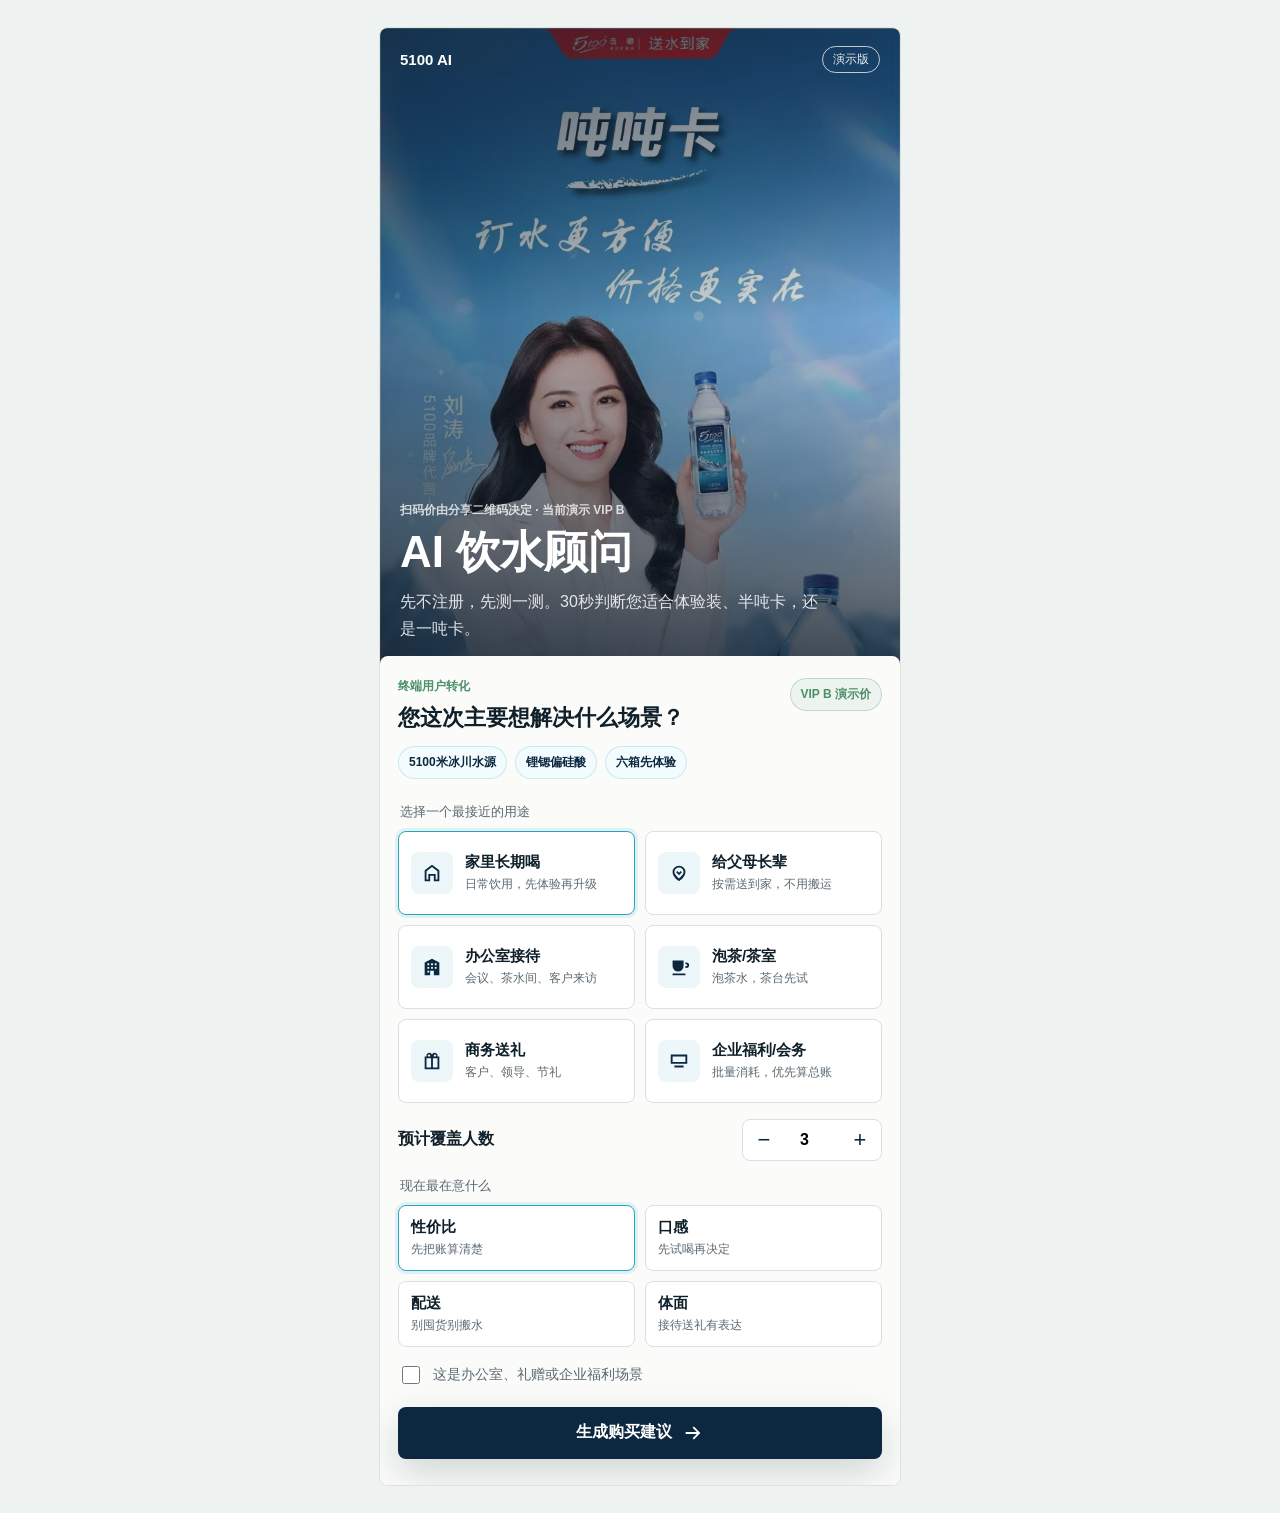
==== 5100/index.html @ 86983c46 "Add 5100 AI demo" ====
<!doctype html>
<html lang="zh-CN">
  <head>
    <meta charset="UTF-8" />
    <meta name="viewport" content="width=device-width, initial-scale=1, viewport-fit=cover" />
    <title>5100 AI 饮水顾问</title>
    <meta
      name="description"
      content="5100 AI 饮水顾问演示版，为终端买水用户生成体验装、半吨卡、一吨卡购买建议。"
    />
    <link rel="stylesheet" href="./styles.css" />
  </head>
  <body>
    <main class="app-shell">
      <section class="hero" aria-labelledby="hero-title">
        <img class="hero__image" src="./assets/manual/hero.jpg" alt="" />
        <div class="hero__scrim"></div>
        <header class="topbar">
          <span class="brand-mark">5100 AI</span>
          <span class="beta-pill">演示版</span>
        </header>
        <div class="hero__content">
          <p class="eyebrow">扫码价由分享二维码决定 · 当前演示 VIP B</p>
          <h1 id="hero-title">AI 饮水顾问</h1>
          <p class="hero-copy">
            先不注册，先测一测。30秒判断您适合体验装、半吨卡，还是一吨卡。
          </p>
        </div>
      </section>

      <section class="panel" aria-labelledby="wizard-title">
        <div class="panel-head">
          <div>
            <p class="eyebrow eyebrow--dark">终端用户转化</p>
            <h2 id="wizard-title">您这次主要想解决什么场景？</h2>
          </div>
          <span class="tier-tag" id="tierTag">VIP B 演示价</span>
        </div>

        <div class="proof-rail" aria-label="5100核心卖点">
          <span>5100米冰川水源</span>
          <span>锂锶偏硅酸</span>
          <span>六箱先体验</span>
        </div>

        <form id="planForm" class="wizard">
          <fieldset class="scenario-grid">
            <legend>选择一个最接近的用途</legend>
            <label class="choice is-selected">
              <input type="radio" name="scenario" value="family_drink" checked />
              <span class="choice__icon" aria-hidden="true">
                <svg viewBox="0 0 24 24"><path d="M4 21V9l8-6 8 6v12h-6v-6h-4v6H4Zm2-2h2v-6h8v6h2v-9l-6-4.5L6 10v9Z"/></svg>
              </span>
              <span>
                <strong>家里长期喝</strong>
                <small>日常饮用，先体验再升级</small>
              </span>
            </label>
            <label class="choice">
              <input type="radio" name="scenario" value="parents" />
              <span class="choice__icon" aria-hidden="true">
                <svg viewBox="0 0 24 24"><path d="M12 21c-3.3-2.3-7-5.6-7-10a7 7 0 0 1 14 0c0 4.4-3.7 7.7-7 10Zm0-3.1c2.3-1.8 5-4.5 5-6.9a5 5 0 0 0-10 0c0 2.4 2.7 5.1 5 6.9Zm0-3.4 3.2-3.2-1.4-1.4-1.8 1.8-1.8-1.8-1.4 1.4 3.2 3.2Z"/></svg>
              </span>
              <span>
                <strong>给父母长辈</strong>
                <small>按需送到家，不用搬运</small>
              </span>
            </label>
            <label class="choice">
              <input type="radio" name="scenario" value="office" />
              <span class="choice__icon" aria-hidden="true">
                <svg viewBox="0 0 24 24"><path d="M4 21V7l8-4 8 4v14h-6v-5h-4v5H4Zm3-3h2v-2H7v2Zm0-4h2v-2H7v2Zm0-4h2V8H7v2Zm4 4h2v-2h-2v2Zm0-4h2V8h-2v2Zm4 4h2v-2h-2v2Zm0-4h2V8h-2v2Z"/></svg>
              </span>
              <span>
                <strong>办公室接待</strong>
                <small>会议、茶水间、客户来访</small>
              </span>
            </label>
            <label class="choice">
              <input type="radio" name="scenario" value="tea" />
              <span class="choice__icon" aria-hidden="true">
                <svg viewBox="0 0 24 24"><path d="M5 5h12v6a6 6 0 0 1-12 0V5Zm14 2h1a3 3 0 0 1 0 6h-1v-2h1a1 1 0 0 0 0-2h-1V7ZM5 19h14v2H5v-2Z"/></svg>
              </span>
              <span>
                <strong>泡茶/茶室</strong>
                <small>泡茶水，茶台先试</small>
              </span>
            </label>
            <label class="choice">
              <input type="radio" name="scenario" value="gift" />
              <span class="choice__icon" aria-hidden="true">
                <svg viewBox="0 0 24 24"><path d="M20 7h-2.2A3 3 0 0 0 12 5.2 3 3 0 0 0 6.2 7H4v14h16V7ZM9 5a1 1 0 0 1 1 1v1H8a1 1 0 0 1 1-2Zm6 0a1 1 0 0 1 1 2h-2V6a1 1 0 0 1 1-1ZM6 9h5v10H6V9Zm12 10h-5V9h5v10Z"/></svg>
              </span>
              <span>
                <strong>商务送礼</strong>
                <small>客户、领导、节礼</small>
              </span>
            </label>
            <label class="choice">
              <input type="radio" name="scenario" value="conference" />
              <span class="choice__icon" aria-hidden="true">
                <svg viewBox="0 0 24 24"><path d="M3 5h18v10H3V5Zm2 2v6h14V7H5Zm2 12v-2h10v2H7Z"/></svg>
              </span>
              <span>
                <strong>企业福利/会务</strong>
                <small>批量消耗，优先算总账</small>
              </span>
            </label>
          </fieldset>

          <div class="form-row">
            <label for="people">预计覆盖人数</label>
            <div class="counter">
              <button type="button" data-counter="-1" aria-label="减少人数">−</button>
              <input id="people" name="people" type="number" min="1" max="30" value="3" />
              <button type="button" data-counter="1" aria-label="增加人数">+</button>
            </div>
          </div>

          <fieldset class="priority-grid">
            <legend>现在最在意什么</legend>
            <label class="choice choice--compact is-selected">
              <input type="radio" name="priority" value="value" checked />
              <span>
                <strong>性价比</strong>
                <small>先把账算清楚</small>
              </span>
            </label>
            <label class="choice choice--compact">
              <input type="radio" name="priority" value="taste" />
              <span>
                <strong>口感</strong>
                <small>先试喝再决定</small>
              </span>
            </label>
            <label class="choice choice--compact">
              <input type="radio" name="priority" value="delivery" />
              <span>
                <strong>配送</strong>
                <small>别囤货别搬水</small>
              </span>
            </label>
            <label class="choice choice--compact">
              <input type="radio" name="priority" value="prestige" />
              <span>
                <strong>体面</strong>
                <small>接待送礼有表达</small>
              </span>
            </label>
          </fieldset>

          <label class="toggle-line">
            <input type="checkbox" name="hasEnterpriseResource" />
            <span>这是办公室、礼赠或企业福利场景</span>
          </label>

          <button class="primary-action" type="submit">
            <span>生成购买建议</span>
            <svg viewBox="0 0 24 24" aria-hidden="true">
              <path d="M13 5 20 12l-7 7-1.4-1.4 4.6-4.6H4v-2h12.2l-4.6-4.6L13 5Z"/>
            </svg>
          </button>
        </form>
      </section>

      <section id="result" class="result is-hidden" aria-live="polite">
        <div class="result-head">
          <p class="eyebrow eyebrow--dark">AI 购买建议</p>
          <h2 id="resultTitle">推荐方案</h2>
          <p id="resultReason"></p>
        </div>

        <article class="recommend-card">
          <img id="productImage" class="recommend-card__image" src="./assets/manual/family.jpg" alt="" />
          <div>
            <span>推荐型号</span>
            <strong id="productName">-</strong>
            <small id="productSpec">-</small>
          </div>
          <div>
            <span>推荐路径</span>
            <strong id="packageName">-</strong>
            <small id="packageRole">-</small>
          </div>
        </article>

        <div id="signalPanel" class="metric-band"></div>

        <div class="section-line">
          <h3>AI 用量测算</h3>
          <p>把规格换成用户能理解的天数和月成本。</p>
        </div>
        <article id="usageInsight" class="usage-card"></article>

        <div class="section-line">
          <h3>三档购买入口</h3>
          <p>演示版只生成参数，不真实成交。</p>
        </div>
        <div id="packageList" class="package-list"></div>

        <div class="section-line">
          <h3>AI 预答顾虑</h3>
          <p>在客户犹豫前先把话说透。</p>
        </div>
        <div id="objectionList" class="objection-list"></div>

        <div class="section-line">
          <h3>分销商跟进</h3>
          <p>生成可直接发微信的话术。</p>
        </div>
        <article class="follow-card">
          <div class="follow-card__head">
            <strong id="followTitle">跟进话术</strong>
            <button id="copyShareButton" class="small-action" type="button">复制</button>
          </div>
          <p id="followShareText"></p>
          <div class="follow-note">
            <span>内部提示</span>
            <p id="followInternalNote"></p>
          </div>
          <div class="follow-note">
            <span>电话开场</span>
            <p id="followCallScript"></p>
          </div>
        </article>

        <div class="section-line">
          <h3>说明书精华</h3>
          <p>按场景自动露出，不再藏在按钮里。</p>
        </div>
        <div id="educationList" class="education-list"></div>

        <div class="section-line">
          <h3>也可以换型号</h3>
          <p>同一个价格等级下切换。</p>
        </div>
        <div id="alternativeList" class="alternative-list"></div>

        <div class="section-line">
          <h3>AI 还能赋能</h3>
          <p>从演示版扩展到真实经营系统。</p>
        </div>
        <div id="enablementList" class="enablement-list"></div>
      </section>
    </main>

    <div id="toast" class="toast" role="status" aria-live="polite"></div>

    <dialog id="orderDialog" class="order-dialog">
      <form method="dialog">
        <div class="dialog-head">
          <div>
            <p class="eyebrow eyebrow--dark">演示下单参数</p>
            <h2>给 IT 对接用</h2>
          </div>
          <button class="icon-button" value="close" aria-label="关闭">×</button>
        </div>
        <p id="dialogMessage" class="dialog-copy"></p>
        <pre id="orderParams" class="params-box"></pre>
        <button class="primary-action" value="close" type="submit">我知道了</button>
      </form>
    </dialog>

    <script src="./app.js" type="module"></script>
  </body>
</html>
---- 5100/styles.css ----
:root {
  color-scheme: light;
  --ink: #10202b;
  --muted: #5b6871;
  --line: #d9e0e4;
  --ice: #edf7fa;
  --paper: #fbfcfa;
  --navy: #0c2740;
  --cyan: #26a6bd;
  --green: #4d8f6b;
  --gold: #a77a2d;
  --shadow: 0 14px 38px rgba(16, 32, 43, 0.18);
}

* {
  box-sizing: border-box;
}

html {
  min-width: 320px;
  background: #eef3f1;
}

body {
  margin: 0;
  font-family: -apple-system, BlinkMacSystemFont, "Segoe UI", "PingFang SC",
    "Hiragino Sans GB", "Microsoft YaHei", sans-serif;
  color: var(--ink);
  letter-spacing: 0;
}

button,
input {
  font: inherit;
}

button {
  cursor: pointer;
}

.app-shell {
  width: min(100%, 520px);
  min-height: 100vh;
  margin: 0 auto;
  background: var(--paper);
  box-shadow: 0 0 0 1px rgba(16, 32, 43, 0.08);
}

.hero {
  position: relative;
  min-height: 72vh;
  overflow: hidden;
  display: flex;
  flex-direction: column;
  justify-content: space-between;
  padding: max(18px, env(safe-area-inset-top)) 20px 34px;
  color: #fff;
}

.hero__image,
.hero__scrim {
  position: absolute;
  inset: 0;
}

.hero__image {
  width: 100%;
  height: 100%;
  object-fit: cover;
  object-position: center top;
}

.hero__scrim {
  background:
    linear-gradient(180deg, rgba(8, 22, 37, 0.54) 0%, rgba(8, 22, 37, 0.08) 45%, rgba(8, 22, 37, 0.78) 100%),
    linear-gradient(90deg, rgba(8, 22, 37, 0.36), rgba(8, 22, 37, 0));
}

.topbar,
.hero__content {
  position: relative;
  z-index: 1;
}

.topbar {
  display: flex;
  align-items: center;
  justify-content: space-between;
}

.brand-mark {
  font-size: 15px;
  font-weight: 700;
}

.beta-pill {
  border: 1px solid rgba(255, 255, 255, 0.72);
  border-radius: 999px;
  padding: 4px 10px;
  font-size: 12px;
  color: rgba(255, 255, 255, 0.9);
}

.eyebrow {
  margin: 0 0 10px;
  font-size: 12px;
  font-weight: 700;
  color: rgba(255, 255, 255, 0.78);
}

.eyebrow--dark {
  color: var(--green);
}

h1,
h2,
h3,
p {
  margin-top: 0;
}

h1 {
  max-width: 9em;
  margin-bottom: 14px;
  font-size: 44px;
  line-height: 1.06;
  font-weight: 800;
}

.hero-copy {
  max-width: 27em;
  margin-bottom: 0;
  color: rgba(255, 255, 255, 0.86);
  font-size: 16px;
  line-height: 1.65;
}

.panel,
.result {
  padding: 22px 18px 26px;
}

.panel {
  margin-top: -20px;
  position: relative;
  z-index: 2;
  background: var(--paper);
  border-radius: 8px 8px 0 0;
}

.panel-head,
.result-head,
.section-line,
.conversion-bar {
  display: flex;
  align-items: flex-start;
  justify-content: space-between;
  gap: 14px;
}

.tier-tag {
  flex: 0 0 auto;
  border: 1px solid rgba(77, 143, 107, 0.28);
  border-radius: 999px;
  padding: 7px 10px;
  color: var(--green);
  background: rgba(77, 143, 107, 0.08);
  font-size: 12px;
  font-weight: 800;
}

.proof-rail {
  display: flex;
  gap: 8px;
  overflow-x: auto;
  padding: 14px 0 2px;
  scrollbar-width: none;
}

.proof-rail::-webkit-scrollbar {
  display: none;
}

.proof-rail span {
  flex: 0 0 auto;
  border: 1px solid rgba(38, 166, 189, 0.2);
  border-radius: 999px;
  padding: 7px 10px;
  color: var(--navy);
  background: #f2fbfd;
  font-size: 12px;
  font-weight: 800;
}

.panel-head h2,
.result-head h2 {
  margin-bottom: 0;
  font-size: 22px;
  line-height: 1.22;
}

.step-indicator {
  display: flex;
  gap: 6px;
  padding-top: 10px;
}

.step-dot {
  width: 7px;
  height: 7px;
  border-radius: 50%;
  background: #c9d4d8;
}

.step-dot.is-active {
  width: 22px;
  border-radius: 999px;
  background: var(--cyan);
}

.wizard {
  margin-top: 22px;
}

fieldset {
  border: 0;
  margin: 0;
  padding: 0;
}

legend {
  margin-bottom: 10px;
  color: var(--muted);
  font-size: 13px;
}

.scenario-grid,
.priority-grid {
  display: grid;
  gap: 10px;
}

@media (min-width: 430px) {
  .scenario-grid,
  .priority-grid {
    grid-template-columns: 1fr 1fr;
  }
}

.priority-grid {
  margin-top: 16px;
}

.choice {
  display: grid;
  grid-template-columns: 42px 1fr;
  align-items: center;
  gap: 12px;
  min-height: 76px;
  padding: 12px;
  border: 1px solid var(--line);
  border-radius: 8px;
  background: #fff;
}

.choice--compact {
  grid-template-columns: 1fr;
  min-height: 66px;
}

.choice--compact strong {
  font-size: 14px;
}

.scenario-grid .choice {
  min-height: 84px;
}

.choice input {
  position: absolute;
  opacity: 0;
  pointer-events: none;
}

.choice.is-selected {
  border-color: var(--cyan);
  box-shadow: 0 0 0 3px rgba(38, 166, 189, 0.12);
}

.choice__icon {
  width: 42px;
  height: 42px;
  display: inline-flex;
  align-items: center;
  justify-content: center;
  border-radius: 8px;
  color: var(--navy);
  background: var(--ice);
}

.choice__icon svg,
.primary-action svg {
  width: 22px;
  height: 22px;
  fill: currentColor;
}

.choice strong,
.choice small {
  display: block;
}

.choice strong {
  margin-bottom: 4px;
  font-size: 15px;
}

.choice small {
  color: var(--muted);
  font-size: 12px;
}

.form-row,
.toggle-line {
  margin-top: 16px;
}

.form-row {
  display: flex;
  align-items: center;
  justify-content: space-between;
  gap: 14px;
}

.form-row label {
  font-weight: 700;
}

.counter {
  display: grid;
  grid-template-columns: 42px 54px 42px;
  height: 42px;
  border: 1px solid var(--line);
  border-radius: 8px;
  overflow: hidden;
  background: #fff;
}

.counter button,
.counter input {
  border: 0;
  background: transparent;
  text-align: center;
}

.counter button {
  color: var(--navy);
  font-size: 22px;
}

.counter input {
  width: 54px;
  font-weight: 800;
}

.toggle-line {
  display: flex;
  align-items: center;
  gap: 10px;
  color: var(--muted);
  font-size: 14px;
}

.toggle-line input {
  width: 18px;
  height: 18px;
  accent-color: var(--green);
}

.primary-action,
.ghost-action {
  width: 100%;
  min-height: 52px;
  border: 0;
  border-radius: 8px;
  font-weight: 800;
}

.primary-action {
  margin-top: 20px;
  display: inline-flex;
  align-items: center;
  justify-content: center;
  gap: 10px;
  color: #fff;
  background: var(--navy);
  box-shadow: var(--shadow);
}

.primary-action--compact {
  width: auto;
  min-height: 46px;
  padding: 0 14px;
  margin-top: 0;
  white-space: nowrap;
}

.ghost-action {
  margin-top: 12px;
  border: 1px solid var(--line);
  color: var(--navy);
  background: #fff;
}

.result {
  border-top: 1px solid #e6ecef;
  background: #fff;
}

.result.is-hidden {
  display: none;
}

.result-head {
  display: block;
}

.result-head p:last-child {
  color: var(--muted);
  line-height: 1.6;
}

.recommend-card {
  display: grid;
  grid-template-columns: 104px 1fr 1fr;
  gap: 1px;
  margin: 16px 0 18px;
  overflow: hidden;
  border: 1px solid var(--line);
  border-radius: 8px;
  background: var(--line);
}

.recommend-card__image {
  width: 104px;
  height: 100%;
  min-height: 104px;
  display: block;
  object-fit: cover;
  object-position: top center;
  background: #e8f3f7;
}

.recommend-card > div {
  min-height: 88px;
  padding: 14px;
  background: #f8fbfb;
}

.recommend-card span,
.recommend-card small {
  display: block;
  color: var(--muted);
  font-size: 12px;
}

.recommend-card strong {
  display: block;
  margin: 7px 0 4px;
  font-size: 20px;
}

.metric-band {
  display: grid;
  grid-template-columns: repeat(3, minmax(0, 1fr));
  gap: 1px;
  margin: 18px 0 22px;
  overflow: hidden;
  border: 1px solid var(--line);
  border-radius: 8px;
  background: var(--line);
}

.metric-band div {
  min-height: 82px;
  padding: 12px 10px;
  background: #f8fbfb;
}

.metric-band span,
.conversion-bar span {
  display: block;
  margin-bottom: 6px;
  color: var(--muted);
  font-size: 12px;
}

.metric-band strong {
  display: block;
  font-size: clamp(17px, 5vw, 24px);
  color: var(--navy);
  word-break: keep-all;
}

.metric-band .metric-copy {
  font-size: 13px;
  line-height: 1.35;
  font-weight: 800;
  word-break: break-word;
}

.section-line {
  margin-top: 20px;
  border-top: 1px solid var(--line);
  padding-top: 18px;
}

.section-line h3 {
  margin-bottom: 0;
  font-size: 17px;
}

.section-line p {
  max-width: 13em;
  margin-bottom: 0;
  color: var(--muted);
  font-size: 12px;
  text-align: right;
}

.delivery-list,
.education-list,
.package-list,
.alternative-list,
.objection-list,
.enablement-list {
  display: grid;
  gap: 10px;
  margin-top: 12px;
}

.usage-card,
.follow-card {
  margin-top: 12px;
  border: 1px solid var(--line);
  border-radius: 8px;
  padding: 14px;
  background: #fff;
}

.usage-card span,
.follow-note span {
  display: block;
  margin-bottom: 5px;
  color: var(--muted);
  font-size: 12px;
  font-weight: 700;
}

.usage-card strong {
  display: block;
  color: var(--navy);
  font-size: 20px;
  line-height: 1.25;
}

.usage-card p {
  margin: 8px 0 0;
  color: var(--muted);
  font-size: 13px;
  line-height: 1.55;
}

.usage-chips {
  display: flex;
  flex-wrap: wrap;
  gap: 8px;
  margin-top: 12px;
}

.usage-chips span {
  margin: 0;
  border: 1px solid rgba(12, 39, 64, 0.12);
  border-radius: 999px;
  padding: 7px 9px;
  color: var(--navy);
  background: var(--ice);
  font-size: 12px;
  font-weight: 800;
}

.package-card {
  border: 1px solid var(--line);
  border-radius: 8px;
  padding: 14px;
  background: #fff;
}

.package-card.is-recommended {
  border-color: var(--cyan);
  background: linear-gradient(180deg, #f2fbfd, #fff);
  box-shadow: 0 0 0 3px rgba(38, 166, 189, 0.1);
}

.package-card__top {
  display: flex;
  justify-content: space-between;
  gap: 12px;
}

.package-card__top strong,
.package-card__top small,
.package-card__top span {
  display: block;
}

.package-card__top strong {
  margin-bottom: 4px;
  font-size: 17px;
}

.package-card__top small {
  color: var(--muted);
  font-size: 12px;
}

.package-card__top span {
  align-self: flex-start;
  border-radius: 999px;
  padding: 4px 8px;
  color: #fff;
  background: var(--cyan);
  font-size: 11px;
  font-weight: 800;
  white-space: nowrap;
}

.price-row {
  display: flex;
  align-items: baseline;
  gap: 10px;
  margin-top: 12px;
}

.price-row strong {
  color: #d84646;
  font-size: 28px;
  line-height: 1;
}

.price-row del {
  color: #97a3aa;
  font-size: 16px;
}

.package-card p {
  margin: 10px 0 12px;
  color: var(--muted);
  line-height: 1.5;
  font-size: 13px;
}

.package-button {
  width: 100%;
  min-height: 44px;
  border: 0;
  border-radius: 8px;
  color: #fff;
  background: var(--navy);
  font-weight: 800;
}

.alternative-card {
  width: 100%;
  min-height: 74px;
  padding: 12px;
  border: 1px solid var(--line);
  border-radius: 8px;
  text-align: left;
  background: #fff;
  display: grid;
  grid-template-columns: 74px 1fr;
  gap: 12px;
  align-items: center;
}

.alternative-card > img {
  width: 74px;
  height: 74px;
  border-radius: 8px;
  object-fit: cover;
  object-position: top center;
  background: #e8f3f7;
}

.alternative-card strong,
.alternative-card > span,
.alternative-card > span > span,
.alternative-card small {
  display: block;
}

.alternative-card strong {
  margin-bottom: 4px;
}

.alternative-card > span > span,
.alternative-card small {
  color: var(--muted);
  font-size: 12px;
}

.alternative-card small {
  margin-top: 6px;
}

.delivery-item,
.education-item,
.objection-card,
.enablement-card {
  border: 1px solid var(--line);
  border-radius: 8px;
  padding: 14px;
  background: #fff;
}

.objection-card {
  border-left: 4px solid var(--gold);
}

.enablement-card {
  background: linear-gradient(180deg, #ffffff, #f7fbf8);
}

.education-item img {
  width: calc(100% + 28px);
  max-height: 230px;
  display: block;
  margin: -14px -14px 12px;
  border-radius: 8px 8px 0 0;
  object-fit: cover;
  object-position: top center;
  background: #e8f3f7;
}

.delivery-item {
  display: grid;
  grid-template-columns: 54px 1fr;
  gap: 12px;
  align-items: center;
}

.delivery-count {
  height: 54px;
  border-radius: 8px;
  display: grid;
  place-items: center;
  color: #fff;
  background: var(--green);
  font-weight: 900;
}

.delivery-item strong,
.education-item strong,
.objection-card strong,
.enablement-card strong {
  display: block;
  margin-bottom: 5px;
}

.delivery-item p,
.education-item p,
.objection-card p,
.enablement-card p {
  margin-bottom: 0;
  color: var(--muted);
  line-height: 1.5;
  font-size: 13px;
}

.follow-card__head {
  display: flex;
  align-items: center;
  justify-content: space-between;
  gap: 12px;
}

.follow-card__head strong {
  font-size: 17px;
}

.small-action {
  min-width: 62px;
  min-height: 34px;
  border: 1px solid rgba(38, 166, 189, 0.35);
  border-radius: 8px;
  color: var(--navy);
  background: #f2fbfd;
  font-size: 13px;
  font-weight: 800;
}

#followShareText {
  margin: 12px 0;
  padding: 12px;
  border-radius: 8px;
  color: var(--ink);
  background: #f7f6f1;
  font-size: 14px;
  line-height: 1.65;
  white-space: pre-line;
}

.follow-note {
  margin-top: 10px;
  border-top: 1px solid var(--line);
  padding-top: 10px;
}

.follow-note p {
  margin: 0;
  color: var(--muted);
  font-size: 13px;
  line-height: 1.55;
}

.conversion-bar {
  position: sticky;
  bottom: 0;
  margin: 22px -18px 0;
  padding: 14px 18px max(14px, env(safe-area-inset-bottom));
  align-items: center;
  background: rgba(251, 252, 250, 0.96);
  border-top: 1px solid var(--line);
  backdrop-filter: blur(14px);
}

.conversion-bar strong {
  color: var(--gold);
  font-size: 24px;
}

.toast {
  position: fixed;
  left: 50%;
  bottom: 20px;
  transform: translateX(-50%) translateY(120px);
  width: min(90vw, 420px);
  padding: 12px 14px;
  border-radius: 8px;
  background: rgba(12, 39, 64, 0.94);
  color: #fff;
  opacity: 0;
  transition: 180ms ease;
  z-index: 10;
}

.toast.is-visible {
  transform: translateX(-50%) translateY(0);
  opacity: 1;
}

.order-dialog {
  width: min(92vw, 460px);
  border: 0;
  border-radius: 8px;
  padding: 0;
  color: var(--ink);
  background: var(--paper);
  box-shadow: var(--shadow);
}

.order-dialog::backdrop {
  background: rgba(12, 39, 64, 0.45);
}

.order-dialog form {
  margin: 0;
  padding: 18px;
}

.dialog-head {
  display: flex;
  align-items: flex-start;
  justify-content: space-between;
  gap: 12px;
}

.dialog-head h2 {
  margin-bottom: 0;
  font-size: 21px;
}

.icon-button {
  width: 34px;
  height: 34px;
  border: 1px solid var(--line);
  border-radius: 50%;
  background: #fff;
  color: var(--muted);
  font-size: 24px;
  line-height: 1;
}

.dialog-copy {
  margin: 14px 0;
  color: var(--muted);
  line-height: 1.6;
}

.params-box {
  max-height: 320px;
  overflow: auto;
  margin: 0;
  padding: 12px;
  border: 1px solid var(--line);
  border-radius: 8px;
  color: #d7edf3;
  background: #10202b;
  font-size: 12px;
  line-height: 1.55;
  white-space: pre-wrap;
  word-break: break-word;
}

@media (min-width: 680px) {
  body {
    padding: 28px 0;
  }

  .app-shell {
    min-height: auto;
    border-radius: 8px;
    overflow: hidden;
  }
}
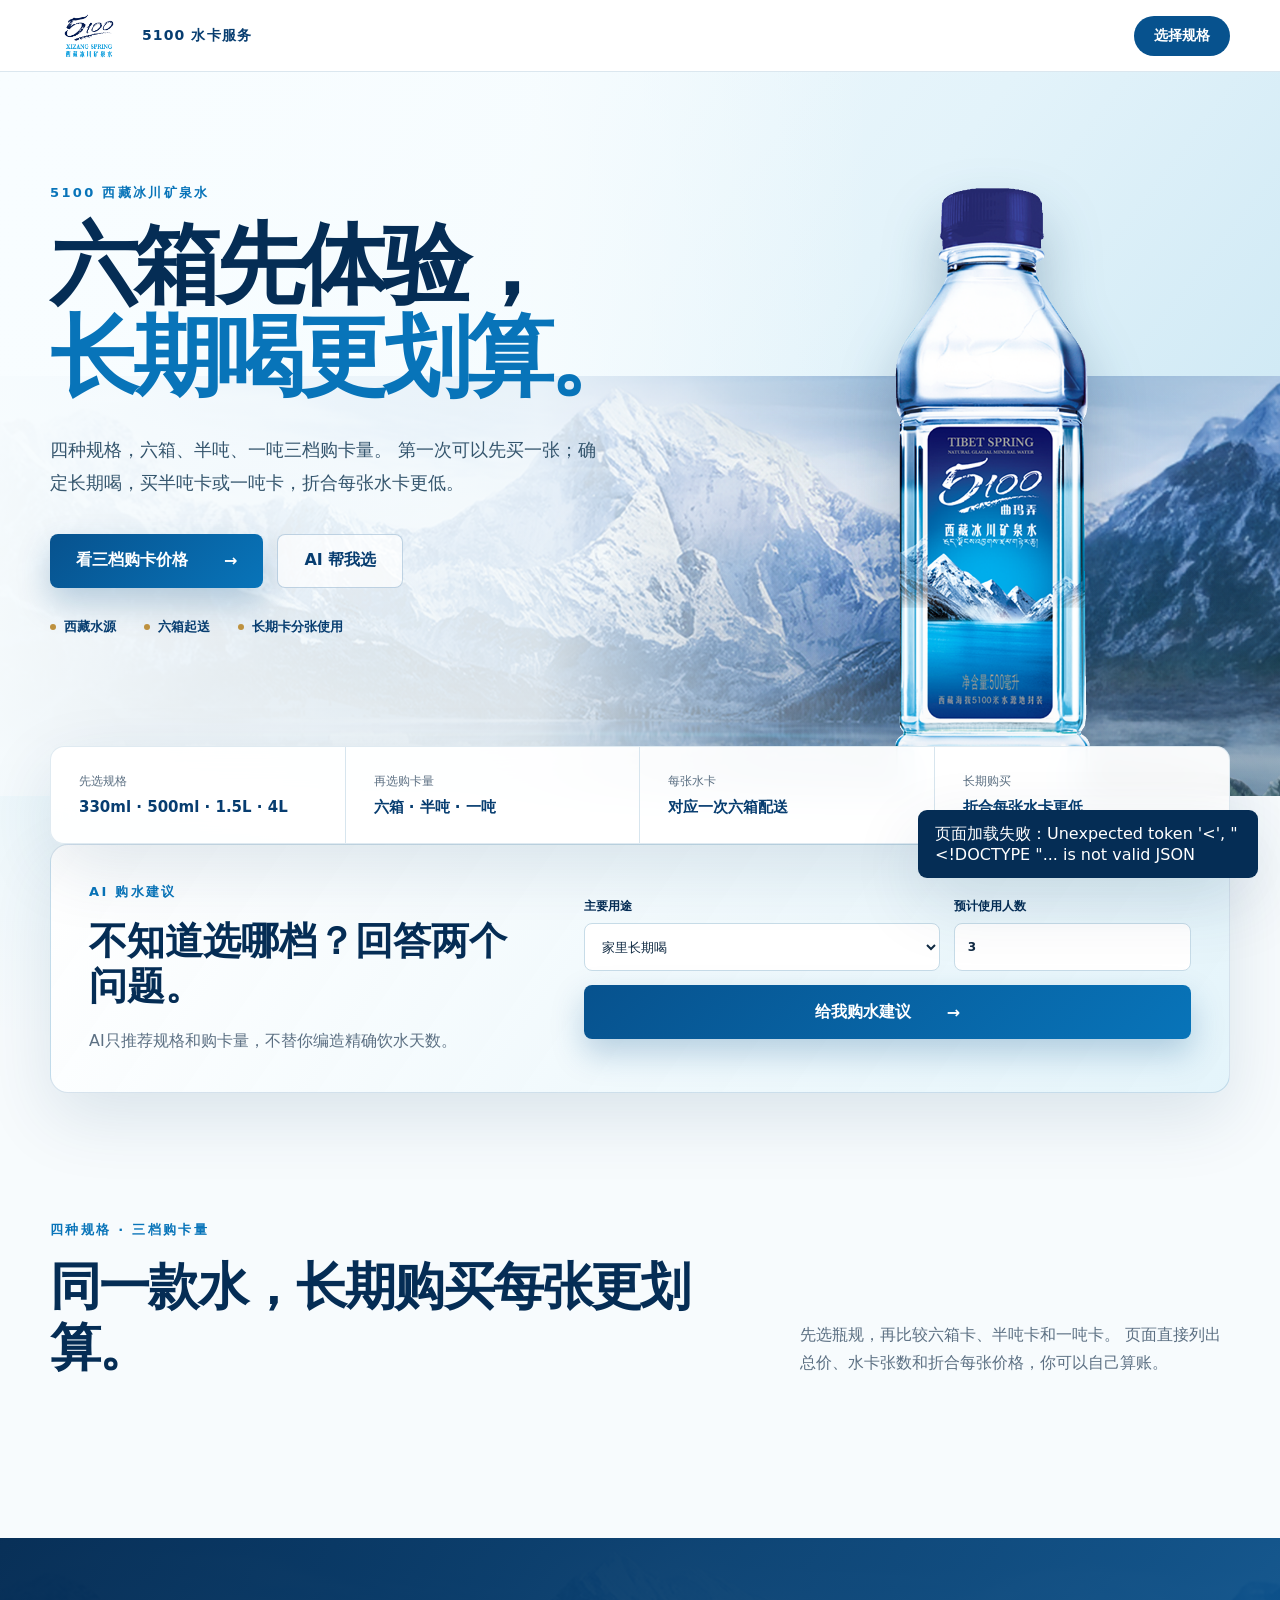
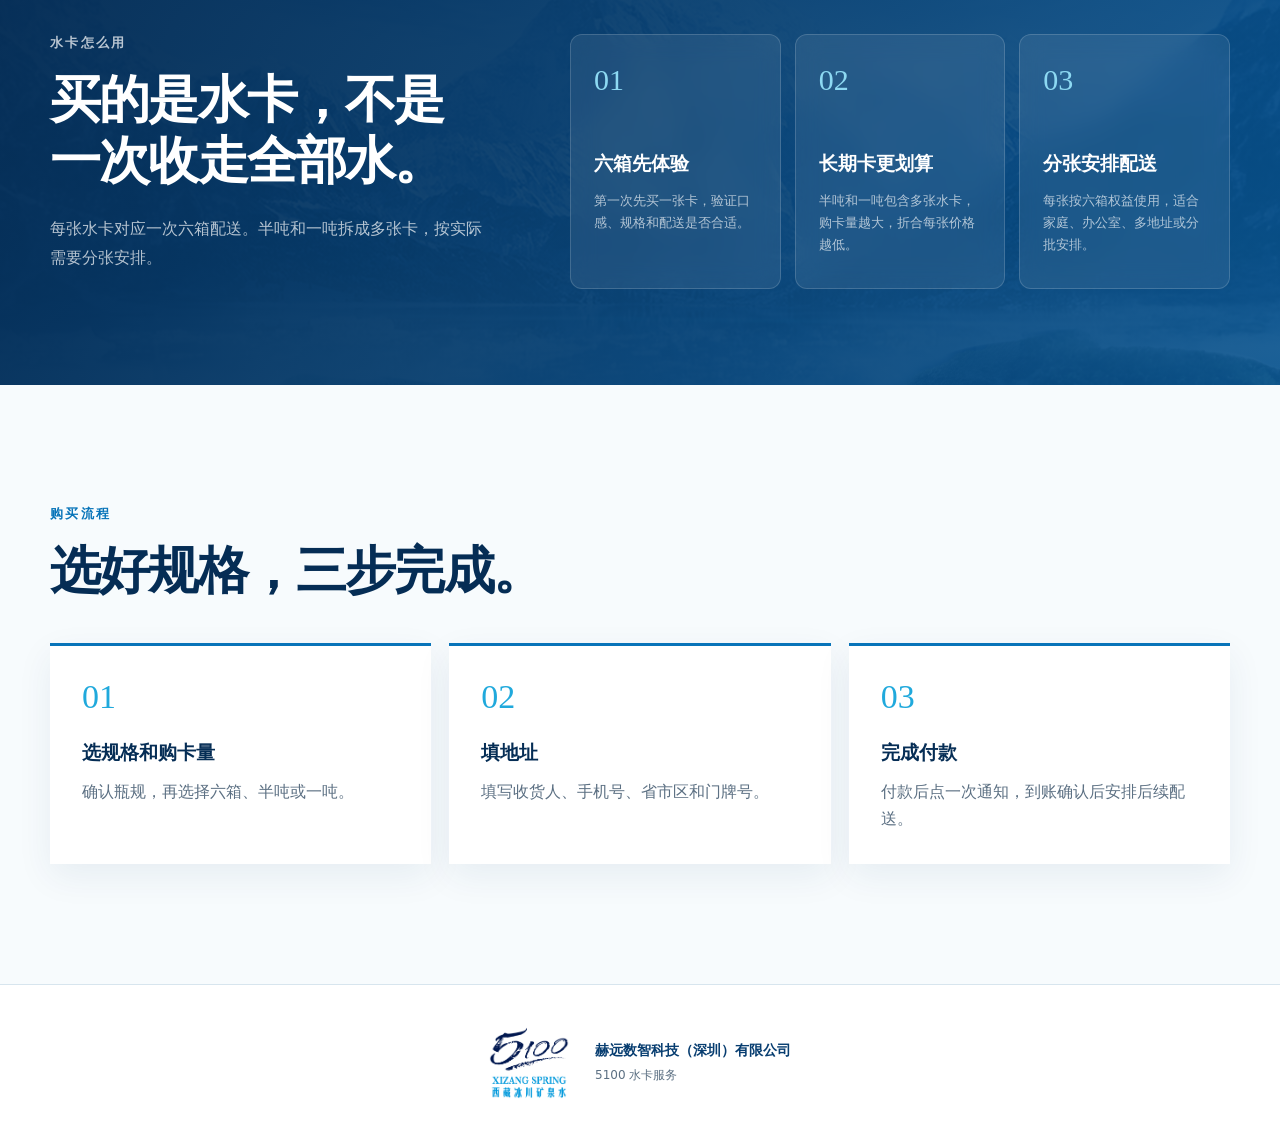
==== commit 9d3ddd0d: "Deploy 5100 private-sales checkout with full product manuals" ====
--- a/5100/index.html
+++ b/5100/index.html
@@ -3,264 +3,277 @@
   <head>
     <meta charset="UTF-8" />
     <meta name="viewport" content="width=device-width, initial-scale=1, viewport-fit=cover" />
-    <title>5100 AI 饮水顾问</title>
+    <meta name="theme-color" content="#07528e" />
+    <meta name="robots" content="noindex, nofollow, noarchive" />
+    <title>5100 水卡｜六箱·半吨·一吨｜赫远数智</title>
     <meta
       name="description"
-      content="5100 AI 饮水顾问演示版，为终端买水用户生成体验装、半吨卡、一吨卡购买建议。"
+      content="5100西藏冰川矿泉水，六箱卡、半吨卡和一吨卡。按场景选择规格，长期购卡折合每张更划算。"
     />
     <link rel="stylesheet" href="./styles.css" />
   </head>
   <body>
-    <main class="app-shell">
-      <section class="hero" aria-labelledby="hero-title">
-        <img class="hero__image" src="./assets/manual/hero.jpg" alt="" />
-        <div class="hero__scrim"></div>
-        <header class="topbar">
-          <span class="brand-mark">5100 AI</span>
-          <span class="beta-pill">演示版</span>
-        </header>
+    <header class="site-header">
+      <a class="brand" href="#top" aria-label="返回首页">
+        <img src="./assets/brand/5100-logo.png" alt="5100 西藏冰川矿泉水" />
+        <span>5100 水卡服务</span>
+      </a>
+      <a class="header-action" href="#catalog">选择规格</a>
+    </header>
+
+    <main id="top">
+      <section class="hero">
+        <div class="hero__mountain" aria-hidden="true"></div>
         <div class="hero__content">
-          <p class="eyebrow">扫码价由分享二维码决定 · 当前演示 VIP B</p>
-          <h1 id="hero-title">AI 饮水顾问</h1>
-          <p class="hero-copy">
-            先不注册，先测一测。30秒判断您适合体验装、半吨卡，还是一吨卡。
+          <p class="eyebrow">5100 西藏冰川矿泉水</p>
+          <h1>六箱先体验，<br /><span>长期喝更划算。</span></h1>
+          <p class="hero__copy">
+            四种规格，六箱、半吨、一吨三档购卡量。
+            第一次可以先买一张；确定长期喝，买半吨卡或一吨卡，折合每张水卡更低。
           </p>
-        </div>
-      </section>
-
-      <section class="panel" aria-labelledby="wizard-title">
-        <div class="panel-head">
-          <div>
-            <p class="eyebrow eyebrow--dark">终端用户转化</p>
-            <h2 id="wizard-title">您这次主要想解决什么场景？</h2>
-          </div>
-          <span class="tier-tag" id="tierTag">VIP B 演示价</span>
-        </div>
-
-        <div class="proof-rail" aria-label="5100核心卖点">
-          <span>5100米冰川水源</span>
-          <span>锂锶偏硅酸</span>
-          <span>六箱先体验</span>
-        </div>
-
-        <form id="planForm" class="wizard">
-          <fieldset class="scenario-grid">
-            <legend>选择一个最接近的用途</legend>
-            <label class="choice is-selected">
-              <input type="radio" name="scenario" value="family_drink" checked />
-              <span class="choice__icon" aria-hidden="true">
-                <svg viewBox="0 0 24 24"><path d="M4 21V9l8-6 8 6v12h-6v-6h-4v6H4Zm2-2h2v-6h8v6h2v-9l-6-4.5L6 10v9Z"/></svg>
-              </span>
-              <span>
-                <strong>家里长期喝</strong>
-                <small>日常饮用，先体验再升级</small>
-              </span>
-            </label>
-            <label class="choice">
-              <input type="radio" name="scenario" value="parents" />
-              <span class="choice__icon" aria-hidden="true">
-                <svg viewBox="0 0 24 24"><path d="M12 21c-3.3-2.3-7-5.6-7-10a7 7 0 0 1 14 0c0 4.4-3.7 7.7-7 10Zm0-3.1c2.3-1.8 5-4.5 5-6.9a5 5 0 0 0-10 0c0 2.4 2.7 5.1 5 6.9Zm0-3.4 3.2-3.2-1.4-1.4-1.8 1.8-1.8-1.8-1.4 1.4 3.2 3.2Z"/></svg>
-              </span>
-              <span>
-                <strong>给父母长辈</strong>
-                <small>按需送到家，不用搬运</small>
-              </span>
-            </label>
-            <label class="choice">
-              <input type="radio" name="scenario" value="office" />
-              <span class="choice__icon" aria-hidden="true">
-                <svg viewBox="0 0 24 24"><path d="M4 21V7l8-4 8 4v14h-6v-5h-4v5H4Zm3-3h2v-2H7v2Zm0-4h2v-2H7v2Zm0-4h2V8H7v2Zm4 4h2v-2h-2v2Zm0-4h2V8h-2v2Zm4 4h2v-2h-2v2Zm0-4h2V8h-2v2Z"/></svg>
-              </span>
-              <span>
-                <strong>办公室接待</strong>
-                <small>会议、茶水间、客户来访</small>
-              </span>
-            </label>
-            <label class="choice">
-              <input type="radio" name="scenario" value="tea" />
-              <span class="choice__icon" aria-hidden="true">
-                <svg viewBox="0 0 24 24"><path d="M5 5h12v6a6 6 0 0 1-12 0V5Zm14 2h1a3 3 0 0 1 0 6h-1v-2h1a1 1 0 0 0 0-2h-1V7ZM5 19h14v2H5v-2Z"/></svg>
-              </span>
-              <span>
-                <strong>泡茶/茶室</strong>
-                <small>泡茶水，茶台先试</small>
-              </span>
-            </label>
-            <label class="choice">
-              <input type="radio" name="scenario" value="gift" />
-              <span class="choice__icon" aria-hidden="true">
-                <svg viewBox="0 0 24 24"><path d="M20 7h-2.2A3 3 0 0 0 12 5.2 3 3 0 0 0 6.2 7H4v14h16V7ZM9 5a1 1 0 0 1 1 1v1H8a1 1 0 0 1 1-2Zm6 0a1 1 0 0 1 1 2h-2V6a1 1 0 0 1 1-1ZM6 9h5v10H6V9Zm12 10h-5V9h5v10Z"/></svg>
-              </span>
-              <span>
-                <strong>商务送礼</strong>
-                <small>客户、领导、节礼</small>
-              </span>
-            </label>
-            <label class="choice">
-              <input type="radio" name="scenario" value="conference" />
-              <span class="choice__icon" aria-hidden="true">
-                <svg viewBox="0 0 24 24"><path d="M3 5h18v10H3V5Zm2 2v6h14V7H5Zm2 12v-2h10v2H7Z"/></svg>
-              </span>
-              <span>
-                <strong>企业福利/会务</strong>
-                <small>批量消耗，优先算总账</small>
-              </span>
-            </label>
-          </fieldset>
-
-          <div class="form-row">
-            <label for="people">预计覆盖人数</label>
-            <div class="counter">
-              <button type="button" data-counter="-1" aria-label="减少人数">−</button>
-              <input id="people" name="people" type="number" min="1" max="30" value="3" />
-              <button type="button" data-counter="1" aria-label="增加人数">+</button>
-            </div>
-          </div>
-
-          <fieldset class="priority-grid">
-            <legend>现在最在意什么</legend>
-            <label class="choice choice--compact is-selected">
-              <input type="radio" name="priority" value="value" checked />
-              <span>
-                <strong>性价比</strong>
-                <small>先把账算清楚</small>
-              </span>
-            </label>
-            <label class="choice choice--compact">
-              <input type="radio" name="priority" value="taste" />
-              <span>
-                <strong>口感</strong>
-                <small>先试喝再决定</small>
-              </span>
-            </label>
-            <label class="choice choice--compact">
-              <input type="radio" name="priority" value="delivery" />
-              <span>
-                <strong>配送</strong>
-                <small>别囤货别搬水</small>
-              </span>
-            </label>
-            <label class="choice choice--compact">
-              <input type="radio" name="priority" value="prestige" />
-              <span>
-                <strong>体面</strong>
-                <small>接待送礼有表达</small>
-              </span>
-            </label>
-          </fieldset>
-
-          <label class="toggle-line">
-            <input type="checkbox" name="hasEnterpriseResource" />
-            <span>这是办公室、礼赠或企业福利场景</span>
-          </label>
-
-          <button class="primary-action" type="submit">
-            <span>生成购买建议</span>
-            <svg viewBox="0 0 24 24" aria-hidden="true">
-              <path d="M13 5 20 12l-7 7-1.4-1.4 4.6-4.6H4v-2h12.2l-4.6-4.6L13 5Z"/>
-            </svg>
+          <div class="hero__actions">
+            <a class="primary-button" href="#catalog">
+              看三档购卡价格
+              <span aria-hidden="true">→</span>
+            </a>
+            <a class="secondary-button" href="#advisor">AI 帮我选</a>
+          </div>
+          <div class="trust-row" aria-label="服务特点">
+            <span>西藏水源</span>
+            <span>六箱起送</span>
+            <span>长期卡分张使用</span>
+          </div>
+        </div>
+        <img
+          class="hero__bottle"
+          src="./assets/brand/5100-bottle.png"
+          alt="5100西藏冰川矿泉水500毫升瓶装产品"
+        />
+      </section>
+
+      <section class="proof-strip" aria-label="购买要点">
+        <article>
+          <small>先选规格</small>
+          <strong>330ml · 500ml · 1.5L · 4L</strong>
+        </article>
+        <article>
+          <small>再选购卡量</small>
+          <strong>六箱 · 半吨 · 一吨</strong>
+        </article>
+        <article>
+          <small>每张水卡</small>
+          <strong>对应一次六箱配送</strong>
+        </article>
+        <article>
+          <small>长期购买</small>
+          <strong>折合每张水卡更低</strong>
+        </article>
+      </section>
+
+      <section id="advisor" class="advisor section-shell" aria-labelledby="advisor-title">
+        <div>
+          <p class="eyebrow eyebrow--blue">AI 购水建议</p>
+          <h2 id="advisor-title">不知道选哪档？回答两个问题。</h2>
+          <p>AI只推荐规格和购卡量，不替你编造精确饮水天数。</p>
+        </div>
+        <form id="advisorForm" class="advisor-form">
+          <label>
+            <span>主要用途</span>
+            <select name="scenario">
+              <option value="family_drink">家里长期喝</option>
+              <option value="parents">给父母长辈</option>
+              <option value="office">办公室接待</option>
+              <option value="tea">泡茶 / 茶室</option>
+              <option value="gift">商务礼赠</option>
+              <option value="conference">企业福利 / 会务</option>
+            </select>
+          </label>
+          <label>
+            <span>预计使用人数</span>
+            <input name="people" type="number" min="1" max="50" value="3" required />
+          </label>
+          <button class="primary-button" type="submit">
+            <span>给我购水建议</span>
+            <span aria-hidden="true">→</span>
           </button>
         </form>
-      </section>
-
-      <section id="result" class="result is-hidden" aria-live="polite">
-        <div class="result-head">
-          <p class="eyebrow eyebrow--dark">AI 购买建议</p>
-          <h2 id="resultTitle">推荐方案</h2>
-          <p id="resultReason"></p>
-        </div>
-
-        <article class="recommend-card">
-          <img id="productImage" class="recommend-card__image" src="./assets/manual/family.jpg" alt="" />
+        <div id="advisorResult" class="advisor-result is-hidden" aria-live="polite"></div>
+      </section>
+
+      <section id="catalog" class="catalog section-shell" aria-labelledby="catalog-title">
+        <div class="section-heading section-heading--split">
           <div>
-            <span>推荐型号</span>
-            <strong id="productName">-</strong>
-            <small id="productSpec">-</small>
-          </div>
-          <div>
-            <span>推荐路径</span>
-            <strong id="packageName">-</strong>
-            <small id="packageRole">-</small>
-          </div>
-        </article>
-
-        <div id="signalPanel" class="metric-band"></div>
-
-        <div class="section-line">
-          <h3>AI 用量测算</h3>
-          <p>把规格换成用户能理解的天数和月成本。</p>
-        </div>
-        <article id="usageInsight" class="usage-card"></article>
-
-        <div class="section-line">
-          <h3>三档购买入口</h3>
-          <p>演示版只生成参数，不真实成交。</p>
-        </div>
-        <div id="packageList" class="package-list"></div>
-
-        <div class="section-line">
-          <h3>AI 预答顾虑</h3>
-          <p>在客户犹豫前先把话说透。</p>
-        </div>
-        <div id="objectionList" class="objection-list"></div>
-
-        <div class="section-line">
-          <h3>分销商跟进</h3>
-          <p>生成可直接发微信的话术。</p>
-        </div>
-        <article class="follow-card">
-          <div class="follow-card__head">
-            <strong id="followTitle">跟进话术</strong>
-            <button id="copyShareButton" class="small-action" type="button">复制</button>
-          </div>
-          <p id="followShareText"></p>
-          <div class="follow-note">
-            <span>内部提示</span>
-            <p id="followInternalNote"></p>
-          </div>
-          <div class="follow-note">
-            <span>电话开场</span>
-            <p id="followCallScript"></p>
-          </div>
-        </article>
-
-        <div class="section-line">
-          <h3>说明书精华</h3>
-          <p>按场景自动露出，不再藏在按钮里。</p>
-        </div>
-        <div id="educationList" class="education-list"></div>
-
-        <div class="section-line">
-          <h3>也可以换型号</h3>
-          <p>同一个价格等级下切换。</p>
-        </div>
-        <div id="alternativeList" class="alternative-list"></div>
-
-        <div class="section-line">
-          <h3>AI 还能赋能</h3>
-          <p>从演示版扩展到真实经营系统。</p>
-        </div>
-        <div id="enablementList" class="enablement-list"></div>
+            <p class="eyebrow eyebrow--blue">四种规格 · 三档购卡量</p>
+            <h2 id="catalog-title">同一款水，长期购买每张更划算。</h2>
+          </div>
+          <p>
+            先选瓶规，再比较六箱卡、半吨卡和一吨卡。
+            页面直接列出总价、水卡张数和折合每张价格，你可以自己算账。
+          </p>
+        </div>
+        <div id="catalogGrid" class="catalog-grid" aria-live="polite"></div>
+      </section>
+
+      <section id="benefits" class="benefits">
+        <div class="benefits__inner section-shell">
+          <div class="benefits__intro">
+            <p class="eyebrow">水卡怎么用</p>
+            <h2>买的是水卡，不是一次收走全部水。</h2>
+            <p>每张水卡对应一次六箱配送。半吨和一吨拆成多张卡，按实际需要分张安排。</p>
+          </div>
+          <div class="benefits__grid">
+            <article>
+              <span>01</span>
+              <h3>六箱先体验</h3>
+              <p>第一次先买一张卡，验证口感、规格和配送是否合适。</p>
+            </article>
+            <article>
+              <span>02</span>
+              <h3>长期卡更划算</h3>
+              <p>半吨和一吨包含多张水卡，购卡量越大，折合每张价格越低。</p>
+            </article>
+            <article>
+              <span>03</span>
+              <h3>分张安排配送</h3>
+              <p>每张按六箱权益使用，适合家庭、办公室、多地址或分批安排。</p>
+            </article>
+          </div>
+        </div>
+      </section>
+
+      <section class="steps section-shell" aria-labelledby="steps-title">
+        <div class="section-heading">
+          <p class="eyebrow eyebrow--blue">购买流程</p>
+          <h2 id="steps-title">选好规格，三步完成。</h2>
+        </div>
+        <div class="steps__grid">
+          <article>
+            <span>01</span>
+            <h3>选规格和购卡量</h3>
+            <p>确认瓶规，再选择六箱、半吨或一吨。</p>
+          </article>
+          <article>
+            <span>02</span>
+            <h3>填地址</h3>
+            <p>填写收货人、手机号、省市区和门牌号。</p>
+          </article>
+          <article>
+            <span>03</span>
+            <h3>完成付款</h3>
+            <p>付款后点一次通知，到账确认后安排后续配送。</p>
+          </article>
+        </div>
       </section>
     </main>
 
-    <div id="toast" class="toast" role="status" aria-live="polite"></div>
+    <footer>
+      <img src="./assets/brand/5100-logo.png" alt="" />
+      <div>
+        <strong>赫远数智科技（深圳）有限公司</strong>
+        <p>5100 水卡服务</p>
+      </div>
+    </footer>
 
     <dialog id="orderDialog" class="order-dialog">
-      <form method="dialog">
-        <div class="dialog-head">
-          <div>
-            <p class="eyebrow eyebrow--dark">演示下单参数</p>
-            <h2>给 IT 对接用</h2>
-          </div>
-          <button class="icon-button" value="close" aria-label="关闭">×</button>
-        </div>
-        <p id="dialogMessage" class="dialog-copy"></p>
-        <pre id="orderParams" class="params-box"></pre>
-        <button class="primary-action" value="close" type="submit">我知道了</button>
+      <form id="orderForm">
+        <button class="dialog-close" type="button" data-close aria-label="关闭">×</button>
+        <div class="dialog-heading">
+          <p class="eyebrow eyebrow--blue">确认购买</p>
+          <h2>填写收货信息</h2>
+          <p>请填写本次配送需要的收货信息，提交后查看付款方式。</p>
+        </div>
+
+        <div id="selectedProductSummary" class="selected-product" aria-live="polite"></div>
+
+        <div id="orderFields" class="order-fields">
+          <label>
+            <span>收货人</span>
+            <input
+              name="name"
+              type="text"
+              maxlength="24"
+              autocomplete="name"
+              required
+              placeholder="请输入真实收货人姓名"
+            />
+          </label>
+          <label>
+            <span>手机号码</span>
+            <input
+              name="phone"
+              type="tel"
+              inputmode="numeric"
+              maxlength="11"
+              pattern="1[3-9][0-9]{9}"
+              autocomplete="tel"
+              required
+              placeholder="中国大陆11位手机号"
+            />
+          </label>
+          <label class="field-wide">
+            <span>省 / 市 / 区</span>
+            <input
+              name="region"
+              type="text"
+              maxlength="64"
+              autocomplete="address-level2"
+              required
+              placeholder="例如：广东省 深圳市 南山区"
+            />
+          </label>
+          <label class="field-wide">
+            <span>详细地址</span>
+            <textarea
+              name="address"
+              maxlength="160"
+              autocomplete="street-address"
+              required
+              rows="3"
+              placeholder="街道、小区、楼栋、门牌号"
+            ></textarea>
+          </label>
+          <label class="consent field-wide">
+            <input name="privacyConsent" type="checkbox" required />
+            <span>同意仅将以上信息用于本次购卡、付款确认和配送。</span>
+          </label>
+
+          <button id="orderSubmitButton" class="primary-button field-wide" type="submit">
+            <span>提交订单</span>
+            <span aria-hidden="true">→</span>
+          </button>
+        </div>
+
+        <section id="orderReceipt" class="order-receipt is-hidden" aria-live="polite">
+          <div class="order-receipt__summary">
+            <div><span>订单号</span><strong id="orderId">—</strong></div>
+            <div><span>应付金额</span><strong id="orderAmount">—</strong></div>
+            <p id="orderProduct">—</p>
+          </div>
+          <div id="paymentQrBlock" class="payment-qr is-hidden">
+            <a id="paymentQrLink" target="_blank" rel="noopener" aria-label="点开收款码大图">
+              <img id="paymentQr" alt="微信收款二维码" />
+              <small>点开大图后长按识别</small>
+            </a>
+            <div>
+              <span>付款前请核对收款方</span>
+              <strong id="paymentReceiver">—</strong>
+            </div>
+          </div>
+          <p id="paymentInstruction" class="payment-instruction">—</p>
+          <p id="paymentDisclosure" class="payment-disclosure">—</p>
+          <div id="paymentReportFields" class="payment-report is-hidden">
+            <button id="paymentReportButton" class="primary-button" type="button">
+              <span>我已付款，通知我们</span>
+              <span aria-hidden="true">→</span>
+            </button>
+            <small>付款结果以实际到账为准，到账确认后安排后续配送。</small>
+          </div>
+        </section>
+        <p id="orderMessage" class="form-message" role="status"></p>
       </form>
     </dialog>
 
+    <div id="toast" class="toast" role="status" aria-live="polite"></div>
     <script src="./app.js" type="module"></script>
   </body>
 </html>
--- a/5100/styles.css
+++ b/5100/styles.css
@@ -1,15 +1,21 @@
 :root {
   color-scheme: light;
-  --ink: #10202b;
-  --muted: #5b6871;
-  --line: #d9e0e4;
-  --ice: #edf7fa;
-  --paper: #fbfcfa;
-  --navy: #0c2740;
-  --cyan: #26a6bd;
-  --green: #4d8f6b;
-  --gold: #a77a2d;
-  --shadow: 0 14px 38px rgba(16, 32, 43, 0.18);
+  --blue-950: #052d55;
+  --blue-900: #073d70;
+  --blue-800: #07528e;
+  --blue-700: #0874b9;
+  --blue-500: #20a9dc;
+  --blue-100: #dceff8;
+  --blue-050: #f1f8fc;
+  --gold: #bd913f;
+  --ink: #102a43;
+  --muted: #5c7083;
+  --line: #d7e5ee;
+  --white: #ffffff;
+  --shadow: 0 24px 70px rgba(6, 55, 95, 0.12);
+  font-family:
+    Inter, "PingFang SC", "Microsoft YaHei", system-ui, -apple-system, BlinkMacSystemFont,
+    sans-serif;
 }
 
 * {
@@ -17,920 +23,1231 @@
 }
 
 html {
-  min-width: 320px;
-  background: #eef3f1;
+  scroll-behavior: smooth;
+  scroll-padding-top: 80px;
 }
 
 body {
   margin: 0;
-  font-family: -apple-system, BlinkMacSystemFont, "Segoe UI", "PingFang SC",
-    "Hiragino Sans GB", "Microsoft YaHei", sans-serif;
   color: var(--ink);
-  letter-spacing: 0;
+  background:
+    radial-gradient(circle at 5% 24%, rgba(44, 177, 220, 0.08), transparent 24rem),
+    #f7fbfd;
+  -webkit-font-smoothing: antialiased;
 }
 
 button,
-input {
+input,
+textarea {
   font: inherit;
 }
 
-button {
-  cursor: pointer;
-}
-
-.app-shell {
-  width: min(100%, 520px);
-  min-height: 100vh;
-  margin: 0 auto;
-  background: var(--paper);
-  box-shadow: 0 0 0 1px rgba(16, 32, 43, 0.08);
+button,
+a {
+  -webkit-tap-highlight-color: transparent;
+}
+
+a {
+  color: inherit;
+  text-decoration: none;
+}
+
+img {
+  display: block;
+  max-width: 100%;
+}
+
+.is-hidden {
+  display: none !important;
+}
+
+.site-header {
+  position: sticky;
+  z-index: 20;
+  top: 0;
+  display: flex;
+  height: 72px;
+  align-items: center;
+  justify-content: space-between;
+  padding: 0 max(24px, calc((100vw - 1180px) / 2));
+  border-bottom: 1px solid rgba(215, 229, 238, 0.9);
+  background: rgba(255, 255, 255, 0.92);
+  backdrop-filter: blur(18px);
+}
+
+.brand {
+  display: flex;
+  align-items: center;
+  gap: 14px;
+  color: var(--blue-900);
+  font-size: 14px;
+  font-weight: 700;
+  letter-spacing: 0.08em;
+}
+
+.brand img {
+  width: 78px;
+  height: 44px;
+  object-fit: contain;
+}
+
+.header-action {
+  padding: 11px 20px;
+  border-radius: 999px;
+  color: var(--white);
+  background: var(--blue-800);
+  font-size: 14px;
+  font-weight: 700;
 }
 
 .hero {
   position: relative;
-  min-height: 72vh;
+  display: grid;
+  min-height: 720px;
   overflow: hidden;
-  display: flex;
-  flex-direction: column;
-  justify-content: space-between;
-  padding: max(18px, env(safe-area-inset-top)) 20px 34px;
-  color: #fff;
-}
-
-.hero__image,
-.hero__scrim {
+  background: linear-gradient(128deg, #f8fdff 0%, #e3f3fa 55%, #c5e4f2 100%);
+}
+
+.hero__mountain {
+  position: absolute;
+  inset: auto 0 0;
+  height: 58%;
+  background:
+    linear-gradient(180deg, rgba(231, 247, 253, 0) 0%, rgba(7, 61, 112, 0.1) 100%),
+    url("./assets/brand/altitude-mountain.png") center bottom / cover no-repeat;
+  opacity: 0.9;
+}
+
+.hero::after {
   position: absolute;
   inset: 0;
-}
-
-.hero__image {
-  width: 100%;
-  height: 100%;
-  object-fit: cover;
-  object-position: center top;
-}
-
-.hero__scrim {
+  content: "";
+  pointer-events: none;
   background:
-    linear-gradient(180deg, rgba(8, 22, 37, 0.54) 0%, rgba(8, 22, 37, 0.08) 45%, rgba(8, 22, 37, 0.78) 100%),
-    linear-gradient(90deg, rgba(8, 22, 37, 0.36), rgba(8, 22, 37, 0));
-}
-
-.topbar,
+    linear-gradient(90deg, rgba(248, 253, 255, 0.98) 0%, rgba(248, 253, 255, 0.83) 42%, transparent 68%),
+    linear-gradient(0deg, rgba(5, 45, 85, 0.32) 0%, transparent 33%);
+}
+
 .hero__content {
   position: relative;
-  z-index: 1;
-}
-
-.topbar {
+  z-index: 2;
+  width: min(1180px, calc(100% - 48px));
+  margin: 0 auto;
+  padding: 112px 0 160px;
+}
+
+.eyebrow {
+  margin: 0 0 18px;
+  color: rgba(255, 255, 255, 0.72);
+  font-size: 13px;
+  font-weight: 800;
+  letter-spacing: 0.18em;
+  text-transform: uppercase;
+}
+
+.eyebrow--blue {
+  color: var(--blue-700);
+}
+
+.hero .eyebrow {
+  color: var(--blue-700);
+}
+
+.hero h1 {
+  max-width: 720px;
+  margin: 0;
+  color: var(--blue-950);
+  font-family: "Songti SC", "STSong", serif;
+  font-size: clamp(58px, 7vw, 88px);
+  font-weight: 700;
+  line-height: 1.04;
+  letter-spacing: -0.055em;
+}
+
+.hero h1 span {
+  color: var(--blue-700);
+}
+
+.hero__copy {
+  max-width: 560px;
+  margin: 30px 0 34px;
+  color: #34556d;
+  font-size: 18px;
+  line-height: 1.85;
+}
+
+.hero__actions {
+  display: flex;
+  align-items: center;
+  gap: 14px;
+}
+
+.primary-button,
+.secondary-button {
+  display: inline-flex;
+  min-height: 54px;
+  align-items: center;
+  justify-content: center;
+  gap: 36px;
+  padding: 0 26px;
+  border: 0;
+  border-radius: 8px;
+  cursor: pointer;
+  font-weight: 800;
+  transition:
+    transform 160ms ease,
+    box-shadow 160ms ease,
+    background 160ms ease;
+}
+
+.primary-button {
+  color: var(--white);
+  background: linear-gradient(135deg, var(--blue-800), var(--blue-700));
+  box-shadow: 0 14px 32px rgba(7, 82, 142, 0.25);
+}
+
+.secondary-button {
+  color: var(--blue-900);
+  border: 1px solid rgba(7, 82, 142, 0.24);
+  background: rgba(255, 255, 255, 0.7);
+}
+
+.primary-button:hover,
+.secondary-button:hover {
+  transform: translateY(-2px);
+}
+
+.primary-button:disabled {
+  cursor: wait;
+  opacity: 0.58;
+  transform: none;
+}
+
+.trust-row {
+  display: flex;
+  gap: 28px;
+  margin-top: 30px;
+  color: var(--blue-900);
+  font-size: 13px;
+  font-weight: 700;
+}
+
+.trust-row span {
+  display: inline-flex;
+  align-items: center;
+  gap: 8px;
+}
+
+.trust-row span::before {
+  width: 6px;
+  height: 6px;
+  border-radius: 50%;
+  background: var(--gold);
+  content: "";
+}
+
+.hero__bottle {
+  position: absolute;
+  z-index: 3;
+  right: max(7vw, calc((100vw - 1240px) / 2));
+  bottom: -42px;
+  width: min(31vw, 395px);
+  max-height: 650px;
+  object-fit: contain;
+  object-position: bottom;
+  filter: drop-shadow(0 30px 28px rgba(6, 55, 95, 0.28));
+}
+
+.proof-strip {
+  position: relative;
+  z-index: 4;
+  display: grid;
+  grid-template-columns: repeat(4, 1fr);
+  width: min(1180px, calc(100% - 48px));
+  margin: -50px auto 0;
+  overflow: hidden;
+  border: 1px solid rgba(215, 229, 238, 0.8);
+  border-radius: 14px;
+  background: rgba(255, 255, 255, 0.95);
+  box-shadow: var(--shadow);
+  backdrop-filter: blur(16px);
+}
+
+.proof-strip article {
+  display: grid;
+  gap: 8px;
+  padding: 26px 28px;
+  border-right: 1px solid var(--line);
+}
+
+.proof-strip article:last-child {
+  border: 0;
+}
+
+.proof-strip small {
+  color: var(--muted);
+  font-size: 12px;
+}
+
+.proof-strip strong {
+  color: var(--blue-900);
+  font-size: 15px;
+}
+
+.advisor {
+  display: grid;
+  grid-template-columns: 0.85fr 1.15fr;
+  gap: 46px;
+  margin-top: 98px;
+  padding: 38px;
+  border: 1px solid rgba(7, 82, 142, 0.16);
+  border-radius: 18px;
+  background:
+    linear-gradient(125deg, rgba(255, 255, 255, 0.98), rgba(225, 243, 250, 0.9)),
+    var(--white);
+  box-shadow: var(--shadow);
+}
+
+.advisor h2 {
+  margin: 0;
+  color: var(--blue-950);
+  font-family: "Songti SC", "STSong", serif;
+  font-size: clamp(32px, 3vw, 44px);
+  line-height: 1.18;
+}
+
+.advisor > div:first-child > p:last-child {
+  margin: 18px 0 0;
+  color: var(--muted);
+  line-height: 1.7;
+}
+
+.advisor-form {
+  display: grid;
+  grid-template-columns: 1.2fr 0.8fr;
+  gap: 14px;
+  align-content: center;
+}
+
+.advisor-form label {
+  display: grid;
+  gap: 8px;
+  color: var(--blue-950);
+  font-size: 12px;
+  font-weight: 800;
+}
+
+.advisor-form select,
+.advisor-form input {
+  width: 100%;
+  min-height: 48px;
+  border: 1px solid #c7dce8;
+  border-radius: 8px;
+  outline: 0;
+  padding: 0 13px;
+  color: var(--ink);
+  background: var(--white);
+}
+
+.advisor-form .primary-button {
+  grid-column: 1 / -1;
+}
+
+.advisor-result {
+  grid-column: 1 / -1;
+  display: grid;
+  grid-template-columns: 1fr auto auto;
+  gap: 24px;
+  align-items: center;
+  padding-top: 28px;
+  border-top: 1px solid var(--line);
+}
+
+.advisor-result small,
+.advisor-result span {
+  color: var(--muted);
+  font-size: 12px;
+}
+
+.advisor-result h3 {
+  margin: 5px 0 8px;
+  color: var(--blue-950);
+  font-size: 24px;
+}
+
+.advisor-result p {
+  margin: 0;
+  color: var(--muted);
+  line-height: 1.6;
+}
+
+.advisor-result__price {
+  display: grid;
+  gap: 4px;
+  min-width: 170px;
+}
+
+.advisor-result__price strong {
+  color: var(--blue-800);
+  font-size: 30px;
+}
+
+.advisor-result .primary-button {
+  min-width: 190px;
+}
+
+.section-shell {
+  width: min(1180px, calc(100% - 48px));
+  margin: 0 auto;
+}
+
+.catalog {
+  padding: 128px 0 118px;
+}
+
+.section-heading {
+  max-width: 720px;
+  margin-bottom: 42px;
+}
+
+.section-heading--split {
+  display: flex;
+  max-width: none;
+  align-items: end;
+  justify-content: space-between;
+  gap: 60px;
+}
+
+.section-heading h2,
+.benefits h2 {
+  margin: 0;
+  color: var(--blue-950);
+  font-family: "Songti SC", "STSong", serif;
+  font-size: clamp(36px, 4vw, 52px);
+  line-height: 1.18;
+  letter-spacing: -0.035em;
+}
+
+.section-heading--split > p {
+  max-width: 430px;
+  margin: 0;
+  color: var(--muted);
+  line-height: 1.8;
+}
+
+.catalog-grid {
+  display: grid;
+  grid-template-columns: repeat(2, 1fr);
+  gap: 24px;
+}
+
+.product-card {
+  overflow: hidden;
+  border: 1px solid var(--line);
+  border-radius: 16px;
+  background: var(--white);
+  box-shadow: 0 14px 40px rgba(9, 62, 104, 0.07);
+  transition:
+    transform 180ms ease,
+    box-shadow 180ms ease;
+}
+
+.product-card:hover {
+  transform: translateY(-5px);
+  box-shadow: 0 24px 54px rgba(9, 62, 104, 0.13);
+}
+
+.product-card__image {
+  position: relative;
+  display: grid;
+  height: 500px;
+  place-items: center;
+  overflow: hidden;
+  background:
+    radial-gradient(circle at 50% 44%, rgba(255, 255, 255, 0.98) 0 34%, transparent 65%),
+    linear-gradient(160deg, #e5f5fb, #c8e7f3);
+}
+
+.product-card__image img {
+  width: min(100%, 520px);
+  height: 100%;
+  object-fit: contain;
+  object-position: center;
+}
+
+.product-card__body {
+  display: grid;
+  gap: 22px;
+  padding: 24px;
+}
+
+.product-card__scene {
+  min-height: 34px;
+  margin: 0 0 8px;
+  color: var(--blue-700);
+  font-size: 11px;
+  font-weight: 800;
+  line-height: 1.45;
+}
+
+.product-card h3 {
+  margin: 0;
+  color: var(--blue-950);
+  font-size: 25px;
+}
+
+.product-card__spec {
+  margin: 7px 0 0;
+  color: var(--muted);
+  font-size: 13px;
+}
+
+.product-card button {
+  min-height: 47px;
+  border: 1px solid var(--blue-800);
+  border-radius: 8px;
+  color: var(--blue-800);
+  background: var(--white);
+  cursor: pointer;
+  font-weight: 800;
+}
+
+.product-card button:hover {
+  color: var(--white);
+  background: var(--blue-800);
+}
+
+.product-card button:disabled {
+  cursor: not-allowed;
+  opacity: 0.5;
+}
+
+.product-card__packages {
+  display: grid;
+  gap: 10px;
+}
+
+.package-option {
+  display: grid;
+  grid-template-columns: minmax(88px, 0.75fr) minmax(155px, 1.3fr) 78px;
+  gap: 14px;
+  align-items: center;
+  min-height: 96px;
+  padding: 13px;
+  border: 1px solid var(--line);
+  border-radius: 10px;
+  background: #fbfdfe;
+}
+
+.package-option--best {
+  border-color: rgba(189, 145, 63, 0.52);
+  background: linear-gradient(110deg, #fffaf0, #f7fcff);
+}
+
+.package-option__name,
+.package-option__value {
+  display: grid;
+  gap: 4px;
+}
+
+.package-option__name strong {
+  color: var(--blue-950);
+  font-size: 16px;
+}
+
+.package-option__name span {
+  width: max-content;
+  border-radius: 999px;
+  padding: 3px 7px;
+  color: var(--blue-800);
+  background: var(--blue-100);
+  font-size: 10px;
+  font-weight: 800;
+}
+
+.package-option--best .package-option__name span {
+  color: #775512;
+  background: #f6e8c6;
+}
+
+.package-option__value strong {
+  color: var(--blue-800);
+  font-size: 24px;
+}
+
+.package-option__value small {
+  color: var(--muted);
+  font-size: 11px;
+  line-height: 1.4;
+}
+
+.package-option button {
+  min-height: 40px;
+}
+
+.benefits {
+  color: var(--white);
+  background:
+    linear-gradient(120deg, rgba(5, 45, 85, 0.98), rgba(7, 82, 142, 0.9)),
+    url("./assets/brand/altitude-mountain.png") center / cover;
+}
+
+.benefits__inner {
+  display: grid;
+  grid-template-columns: 0.8fr 1.2fr;
+  gap: 80px;
+  padding-top: 96px;
+  padding-bottom: 96px;
+}
+
+.benefits h2 {
+  color: var(--white);
+}
+
+.benefits__intro > p:last-child {
+  margin-top: 24px;
+  color: rgba(255, 255, 255, 0.7);
+  line-height: 1.8;
+}
+
+.benefits__grid {
+  display: grid;
+  grid-template-columns: repeat(3, 1fr);
+  gap: 14px;
+}
+
+.benefits__grid article {
+  min-height: 245px;
+  padding: 28px 23px;
+  border: 1px solid rgba(255, 255, 255, 0.16);
+  border-radius: 12px;
+  background: rgba(255, 255, 255, 0.08);
+  backdrop-filter: blur(12px);
+}
+
+.benefits__grid span {
+  color: #8dd9f2;
+  font-family: Georgia, serif;
+  font-size: 30px;
+}
+
+.benefits__grid h3 {
+  margin: 54px 0 13px;
+  font-size: 19px;
+}
+
+.benefits__grid p {
+  margin: 0;
+  color: rgba(255, 255, 255, 0.66);
+  font-size: 13px;
+  line-height: 1.7;
+}
+
+.steps {
+  padding: 120px 0;
+}
+
+.steps__grid {
+  display: grid;
+  grid-template-columns: repeat(3, 1fr);
+  gap: 18px;
+}
+
+.steps__grid article {
+  min-height: 210px;
+  padding: 32px;
+  border-top: 3px solid var(--blue-700);
+  background: var(--white);
+  box-shadow: 0 12px 34px rgba(9, 62, 104, 0.07);
+}
+
+.steps__grid span {
+  color: var(--blue-500);
+  font-family: Georgia, serif;
+  font-size: 34px;
+}
+
+.steps__grid h3 {
+  margin: 24px 0 12px;
+  color: var(--blue-950);
+}
+
+.steps__grid p {
+  margin: 0;
+  color: var(--muted);
+  line-height: 1.7;
+}
+
+footer {
+  display: flex;
+  align-items: center;
+  justify-content: center;
+  gap: 26px;
+  padding: 42px 24px;
+  border-top: 1px solid var(--line);
+  color: var(--muted);
+  background: var(--white);
+  font-size: 12px;
+}
+
+footer img {
+  width: 80px;
+}
+
+footer strong {
+  color: var(--blue-900);
+  font-size: 14px;
+}
+
+footer p {
+  margin: 7px 0 0;
+}
+
+.order-dialog {
+  width: min(680px, calc(100% - 28px));
+  max-height: calc(100dvh - 32px);
+  margin: auto;
+  overflow: auto;
+  border: 0;
+  border-radius: 18px;
+  padding: 0;
+  color: var(--ink);
+  background: var(--white);
+  box-shadow: 0 32px 120px rgba(5, 45, 85, 0.34);
+}
+
+.order-dialog::backdrop {
+  background: rgba(5, 27, 48, 0.66);
+  backdrop-filter: blur(8px);
+}
+
+.order-dialog form {
+  position: relative;
+  padding: 42px;
+}
+
+.dialog-close {
+  position: absolute;
+  z-index: 2;
+  top: 18px;
+  right: 18px;
+  display: grid;
+  width: 38px;
+  height: 38px;
+  place-items: center;
+  border: 0;
+  border-radius: 50%;
+  color: var(--blue-900);
+  background: var(--blue-050);
+  cursor: pointer;
+  font-size: 24px;
+}
+
+.dialog-heading {
+  margin-bottom: 22px;
+  padding-right: 34px;
+}
+
+.dialog-heading h2 {
+  margin: 0;
+  color: var(--blue-950);
+  font-family: "Songti SC", "STSong", serif;
+  font-size: 31px;
+}
+
+.dialog-heading > p:last-child {
+  margin: 12px 0 0;
+  color: var(--muted);
+  line-height: 1.7;
+}
+
+.selected-product {
   display: flex;
   align-items: center;
   justify-content: space-between;
-}
-
-.brand-mark {
-  font-size: 15px;
+  gap: 20px;
+  margin-bottom: 24px;
+  padding: 17px 19px;
+  border-radius: 10px;
+  color: var(--blue-900);
+  background: var(--blue-050);
+}
+
+.selected-product div {
+  display: grid;
+  gap: 3px;
+}
+
+.selected-product small,
+.selected-product span {
+  color: var(--muted);
+  font-size: 11px;
+}
+
+.selected-product strong {
+  font-size: 18px;
+}
+
+.selected-product b {
+  color: var(--blue-800);
+  font-size: 24px;
+}
+
+.order-fields {
+  display: grid;
+  grid-template-columns: repeat(2, 1fr);
+  gap: 18px;
+}
+
+.order-fields label:not(.consent) {
+  display: grid;
+  gap: 8px;
+  color: var(--blue-950);
+  font-size: 13px;
   font-weight: 700;
 }
 
-.beta-pill {
-  border: 1px solid rgba(255, 255, 255, 0.72);
-  border-radius: 999px;
-  padding: 4px 10px;
-  font-size: 12px;
-  color: rgba(255, 255, 255, 0.9);
-}
-
-.eyebrow {
-  margin: 0 0 10px;
-  font-size: 12px;
-  font-weight: 700;
-  color: rgba(255, 255, 255, 0.78);
-}
-
-.eyebrow--dark {
-  color: var(--green);
-}
-
-h1,
-h2,
-h3,
-p {
-  margin-top: 0;
-}
-
-h1 {
-  max-width: 9em;
-  margin-bottom: 14px;
-  font-size: 44px;
-  line-height: 1.06;
-  font-weight: 800;
-}
-
-.hero-copy {
-  max-width: 27em;
-  margin-bottom: 0;
-  color: rgba(255, 255, 255, 0.86);
-  font-size: 16px;
-  line-height: 1.65;
-}
-
-.panel,
-.result {
-  padding: 22px 18px 26px;
-}
-
-.panel {
-  margin-top: -20px;
-  position: relative;
-  z-index: 2;
-  background: var(--paper);
-  border-radius: 8px 8px 0 0;
-}
-
-.panel-head,
-.result-head,
-.section-line,
-.conversion-bar {
+.field-wide {
+  grid-column: 1 / -1;
+}
+
+.order-fields input,
+.order-fields textarea {
+  width: 100%;
+  border: 1px solid #cddde7;
+  border-radius: 8px;
+  outline: 0;
+  padding: 13px 14px;
+  color: var(--ink);
+  background: #fbfdfe;
+  resize: vertical;
+}
+
+.order-fields input:focus,
+.order-fields textarea:focus {
+  border-color: var(--blue-700);
+  box-shadow: 0 0 0 3px rgba(32, 169, 220, 0.12);
+}
+
+.consent {
   display: flex;
   align-items: flex-start;
-  justify-content: space-between;
-  gap: 14px;
-}
-
-.tier-tag {
-  flex: 0 0 auto;
-  border: 1px solid rgba(77, 143, 107, 0.28);
-  border-radius: 999px;
-  padding: 7px 10px;
-  color: var(--green);
-  background: rgba(77, 143, 107, 0.08);
+  gap: 10px;
+  color: var(--muted);
   font-size: 12px;
-  font-weight: 800;
-}
-
-.proof-rail {
-  display: flex;
-  gap: 8px;
-  overflow-x: auto;
-  padding: 14px 0 2px;
-  scrollbar-width: none;
-}
-
-.proof-rail::-webkit-scrollbar {
-  display: none;
-}
-
-.proof-rail span {
-  flex: 0 0 auto;
-  border: 1px solid rgba(38, 166, 189, 0.2);
-  border-radius: 999px;
-  padding: 7px 10px;
-  color: var(--navy);
-  background: #f2fbfd;
+  line-height: 1.6;
+}
+
+.consent input {
+  width: 16px;
+  margin-top: 2px;
+}
+
+.order-receipt {
+  display: grid;
+  gap: 20px;
+}
+
+.order-receipt__summary {
+  display: grid;
+  grid-template-columns: 1fr 1fr;
+  gap: 12px;
+  padding: 22px;
+  border-radius: 12px;
+  background: var(--blue-050);
+}
+
+.order-receipt__summary div {
+  display: grid;
+  gap: 5px;
+}
+
+.order-receipt__summary span {
+  color: var(--muted);
   font-size: 12px;
-  font-weight: 800;
-}
-
-.panel-head h2,
-.result-head h2 {
-  margin-bottom: 0;
-  font-size: 22px;
-  line-height: 1.22;
-}
-
-.step-indicator {
-  display: flex;
-  gap: 6px;
-  padding-top: 10px;
-}
-
-.step-dot {
-  width: 7px;
-  height: 7px;
-  border-radius: 50%;
-  background: #c9d4d8;
-}
-
-.step-dot.is-active {
-  width: 22px;
-  border-radius: 999px;
-  background: var(--cyan);
-}
-
-.wizard {
-  margin-top: 22px;
-}
-
-fieldset {
-  border: 0;
+}
+
+.order-receipt__summary strong {
+  color: var(--blue-900);
+  font-size: 18px;
+  word-break: break-all;
+}
+
+.order-receipt__summary p {
+  grid-column: 1 / -1;
+  margin: 5px 0 0;
+  color: var(--muted);
+}
+
+.payment-qr {
+  display: grid;
+  grid-template-columns: 190px 1fr;
+  gap: 24px;
+  align-items: center;
+  padding: 22px;
+  border: 1px solid var(--line);
+  border-radius: 12px;
+}
+
+.payment-qr a {
+  display: grid;
+  gap: 7px;
+  text-align: center;
+}
+
+.payment-qr img {
+  width: 190px;
+  height: 190px;
+  border-radius: 8px;
+  object-fit: cover;
+}
+
+.payment-qr small,
+.payment-qr span {
+  color: var(--muted);
+  font-size: 12px;
+}
+
+.payment-qr strong {
+  display: block;
+  margin-top: 8px;
+  color: var(--blue-950);
+  font-size: 20px;
+}
+
+.payment-instruction,
+.payment-disclosure {
   margin: 0;
-  padding: 0;
-}
-
-legend {
-  margin-bottom: 10px;
+  padding: 13px 15px;
+  border-radius: 8px;
+  line-height: 1.6;
+}
+
+.payment-instruction {
+  color: var(--blue-900);
+  background: var(--blue-050);
+}
+
+.payment-disclosure {
+  color: #6b5016;
+  background: #fff8e7;
+  font-size: 12px;
+}
+
+.payment-report {
+  display: grid;
+  gap: 10px;
+}
+
+.payment-report small {
+  color: var(--muted);
+  text-align: center;
+}
+
+.form-message {
+  margin: 18px 0 0;
   color: var(--muted);
   font-size: 13px;
-}
-
-.scenario-grid,
-.priority-grid {
-  display: grid;
-  gap: 10px;
-}
-
-@media (min-width: 430px) {
-  .scenario-grid,
-  .priority-grid {
-    grid-template-columns: 1fr 1fr;
-  }
-}
-
-.priority-grid {
-  margin-top: 16px;
-}
-
-.choice {
-  display: grid;
-  grid-template-columns: 42px 1fr;
-  align-items: center;
-  gap: 12px;
-  min-height: 76px;
-  padding: 12px;
-  border: 1px solid var(--line);
-  border-radius: 8px;
-  background: #fff;
-}
-
-.choice--compact {
-  grid-template-columns: 1fr;
-  min-height: 66px;
-}
-
-.choice--compact strong {
-  font-size: 14px;
-}
-
-.scenario-grid .choice {
-  min-height: 84px;
-}
-
-.choice input {
-  position: absolute;
+  line-height: 1.6;
+}
+
+.form-message.is-error {
+  color: #b42318;
+}
+
+.form-message.is-success {
+  color: #087a55;
+}
+
+.toast {
+  position: fixed;
+  z-index: 50;
+  right: 22px;
+  bottom: 22px;
+  max-width: 340px;
+  transform: translateY(20px);
+  border-radius: 9px;
+  padding: 14px 17px;
+  color: var(--white);
+  background: var(--blue-950);
+  box-shadow: var(--shadow);
   opacity: 0;
   pointer-events: none;
-}
-
-.choice.is-selected {
-  border-color: var(--cyan);
-  box-shadow: 0 0 0 3px rgba(38, 166, 189, 0.12);
-}
-
-.choice__icon {
-  width: 42px;
-  height: 42px;
-  display: inline-flex;
-  align-items: center;
-  justify-content: center;
-  border-radius: 8px;
-  color: var(--navy);
-  background: var(--ice);
-}
-
-.choice__icon svg,
-.primary-action svg {
-  width: 22px;
-  height: 22px;
-  fill: currentColor;
-}
-
-.choice strong,
-.choice small {
-  display: block;
-}
-
-.choice strong {
-  margin-bottom: 4px;
-  font-size: 15px;
-}
-
-.choice small {
-  color: var(--muted);
-  font-size: 12px;
-}
-
-.form-row,
-.toggle-line {
-  margin-top: 16px;
-}
-
-.form-row {
-  display: flex;
-  align-items: center;
-  justify-content: space-between;
-  gap: 14px;
-}
-
-.form-row label {
-  font-weight: 700;
-}
-
-.counter {
-  display: grid;
-  grid-template-columns: 42px 54px 42px;
-  height: 42px;
-  border: 1px solid var(--line);
-  border-radius: 8px;
-  overflow: hidden;
-  background: #fff;
-}
-
-.counter button,
-.counter input {
-  border: 0;
-  background: transparent;
-  text-align: center;
-}
-
-.counter button {
-  color: var(--navy);
-  font-size: 22px;
-}
-
-.counter input {
-  width: 54px;
-  font-weight: 800;
-}
-
-.toggle-line {
-  display: flex;
-  align-items: center;
-  gap: 10px;
-  color: var(--muted);
-  font-size: 14px;
-}
-
-.toggle-line input {
-  width: 18px;
-  height: 18px;
-  accent-color: var(--green);
-}
-
-.primary-action,
-.ghost-action {
-  width: 100%;
-  min-height: 52px;
-  border: 0;
-  border-radius: 8px;
-  font-weight: 800;
-}
-
-.primary-action {
-  margin-top: 20px;
-  display: inline-flex;
-  align-items: center;
-  justify-content: center;
-  gap: 10px;
-  color: #fff;
-  background: var(--navy);
-  box-shadow: var(--shadow);
-}
-
-.primary-action--compact {
-  width: auto;
-  min-height: 46px;
-  padding: 0 14px;
-  margin-top: 0;
-  white-space: nowrap;
-}
-
-.ghost-action {
-  margin-top: 12px;
-  border: 1px solid var(--line);
-  color: var(--navy);
-  background: #fff;
-}
-
-.result {
-  border-top: 1px solid #e6ecef;
-  background: #fff;
-}
-
-.result.is-hidden {
-  display: none;
-}
-
-.result-head {
-  display: block;
-}
-
-.result-head p:last-child {
-  color: var(--muted);
-  line-height: 1.6;
-}
-
-.recommend-card {
-  display: grid;
-  grid-template-columns: 104px 1fr 1fr;
-  gap: 1px;
-  margin: 16px 0 18px;
-  overflow: hidden;
-  border: 1px solid var(--line);
-  border-radius: 8px;
-  background: var(--line);
-}
-
-.recommend-card__image {
-  width: 104px;
-  height: 100%;
-  min-height: 104px;
-  display: block;
-  object-fit: cover;
-  object-position: top center;
-  background: #e8f3f7;
-}
-
-.recommend-card > div {
-  min-height: 88px;
-  padding: 14px;
-  background: #f8fbfb;
-}
-
-.recommend-card span,
-.recommend-card small {
-  display: block;
-  color: var(--muted);
-  font-size: 12px;
-}
-
-.recommend-card strong {
-  display: block;
-  margin: 7px 0 4px;
-  font-size: 20px;
-}
-
-.metric-band {
-  display: grid;
-  grid-template-columns: repeat(3, minmax(0, 1fr));
-  gap: 1px;
-  margin: 18px 0 22px;
-  overflow: hidden;
-  border: 1px solid var(--line);
-  border-radius: 8px;
-  background: var(--line);
-}
-
-.metric-band div {
-  min-height: 82px;
-  padding: 12px 10px;
-  background: #f8fbfb;
-}
-
-.metric-band span,
-.conversion-bar span {
-  display: block;
-  margin-bottom: 6px;
-  color: var(--muted);
-  font-size: 12px;
-}
-
-.metric-band strong {
-  display: block;
-  font-size: clamp(17px, 5vw, 24px);
-  color: var(--navy);
-  word-break: keep-all;
-}
-
-.metric-band .metric-copy {
-  font-size: 13px;
-  line-height: 1.35;
-  font-weight: 800;
-  word-break: break-word;
-}
-
-.section-line {
-  margin-top: 20px;
-  border-top: 1px solid var(--line);
-  padding-top: 18px;
-}
-
-.section-line h3 {
-  margin-bottom: 0;
-  font-size: 17px;
-}
-
-.section-line p {
-  max-width: 13em;
-  margin-bottom: 0;
-  color: var(--muted);
-  font-size: 12px;
-  text-align: right;
-}
-
-.delivery-list,
-.education-list,
-.package-list,
-.alternative-list,
-.objection-list,
-.enablement-list {
-  display: grid;
-  gap: 10px;
-  margin-top: 12px;
-}
-
-.usage-card,
-.follow-card {
-  margin-top: 12px;
-  border: 1px solid var(--line);
-  border-radius: 8px;
-  padding: 14px;
-  background: #fff;
-}
-
-.usage-card span,
-.follow-note span {
-  display: block;
-  margin-bottom: 5px;
-  color: var(--muted);
-  font-size: 12px;
-  font-weight: 700;
-}
-
-.usage-card strong {
-  display: block;
-  color: var(--navy);
-  font-size: 20px;
-  line-height: 1.25;
-}
-
-.usage-card p {
-  margin: 8px 0 0;
-  color: var(--muted);
-  font-size: 13px;
-  line-height: 1.55;
-}
-
-.usage-chips {
-  display: flex;
-  flex-wrap: wrap;
-  gap: 8px;
-  margin-top: 12px;
-}
-
-.usage-chips span {
-  margin: 0;
-  border: 1px solid rgba(12, 39, 64, 0.12);
-  border-radius: 999px;
-  padding: 7px 9px;
-  color: var(--navy);
-  background: var(--ice);
-  font-size: 12px;
-  font-weight: 800;
-}
-
-.package-card {
-  border: 1px solid var(--line);
-  border-radius: 8px;
-  padding: 14px;
-  background: #fff;
-}
-
-.package-card.is-recommended {
-  border-color: var(--cyan);
-  background: linear-gradient(180deg, #f2fbfd, #fff);
-  box-shadow: 0 0 0 3px rgba(38, 166, 189, 0.1);
-}
-
-.package-card__top {
-  display: flex;
-  justify-content: space-between;
-  gap: 12px;
-}
-
-.package-card__top strong,
-.package-card__top small,
-.package-card__top span {
-  display: block;
-}
-
-.package-card__top strong {
-  margin-bottom: 4px;
-  font-size: 17px;
-}
-
-.package-card__top small {
-  color: var(--muted);
-  font-size: 12px;
-}
-
-.package-card__top span {
-  align-self: flex-start;
-  border-radius: 999px;
-  padding: 4px 8px;
-  color: #fff;
-  background: var(--cyan);
-  font-size: 11px;
-  font-weight: 800;
-  white-space: nowrap;
-}
-
-.price-row {
-  display: flex;
-  align-items: baseline;
-  gap: 10px;
-  margin-top: 12px;
-}
-
-.price-row strong {
-  color: #d84646;
-  font-size: 28px;
-  line-height: 1;
-}
-
-.price-row del {
-  color: #97a3aa;
-  font-size: 16px;
-}
-
-.package-card p {
-  margin: 10px 0 12px;
-  color: var(--muted);
-  line-height: 1.5;
-  font-size: 13px;
-}
-
-.package-button {
-  width: 100%;
-  min-height: 44px;
-  border: 0;
-  border-radius: 8px;
-  color: #fff;
-  background: var(--navy);
-  font-weight: 800;
-}
-
-.alternative-card {
-  width: 100%;
-  min-height: 74px;
-  padding: 12px;
-  border: 1px solid var(--line);
-  border-radius: 8px;
-  text-align: left;
-  background: #fff;
-  display: grid;
-  grid-template-columns: 74px 1fr;
-  gap: 12px;
-  align-items: center;
-}
-
-.alternative-card > img {
-  width: 74px;
-  height: 74px;
-  border-radius: 8px;
-  object-fit: cover;
-  object-position: top center;
-  background: #e8f3f7;
-}
-
-.alternative-card strong,
-.alternative-card > span,
-.alternative-card > span > span,
-.alternative-card small {
-  display: block;
-}
-
-.alternative-card strong {
-  margin-bottom: 4px;
-}
-
-.alternative-card > span > span,
-.alternative-card small {
-  color: var(--muted);
-  font-size: 12px;
-}
-
-.alternative-card small {
-  margin-top: 6px;
-}
-
-.delivery-item,
-.education-item,
-.objection-card,
-.enablement-card {
-  border: 1px solid var(--line);
-  border-radius: 8px;
-  padding: 14px;
-  background: #fff;
-}
-
-.objection-card {
-  border-left: 4px solid var(--gold);
-}
-
-.enablement-card {
-  background: linear-gradient(180deg, #ffffff, #f7fbf8);
-}
-
-.education-item img {
-  width: calc(100% + 28px);
-  max-height: 230px;
-  display: block;
-  margin: -14px -14px 12px;
-  border-radius: 8px 8px 0 0;
-  object-fit: cover;
-  object-position: top center;
-  background: #e8f3f7;
-}
-
-.delivery-item {
-  display: grid;
-  grid-template-columns: 54px 1fr;
-  gap: 12px;
-  align-items: center;
-}
-
-.delivery-count {
-  height: 54px;
-  border-radius: 8px;
-  display: grid;
-  place-items: center;
-  color: #fff;
-  background: var(--green);
-  font-weight: 900;
-}
-
-.delivery-item strong,
-.education-item strong,
-.objection-card strong,
-.enablement-card strong {
-  display: block;
-  margin-bottom: 5px;
-}
-
-.delivery-item p,
-.education-item p,
-.objection-card p,
-.enablement-card p {
-  margin-bottom: 0;
-  color: var(--muted);
-  line-height: 1.5;
-  font-size: 13px;
-}
-
-.follow-card__head {
-  display: flex;
-  align-items: center;
-  justify-content: space-between;
-  gap: 12px;
-}
-
-.follow-card__head strong {
-  font-size: 17px;
-}
-
-.small-action {
-  min-width: 62px;
-  min-height: 34px;
-  border: 1px solid rgba(38, 166, 189, 0.35);
-  border-radius: 8px;
-  color: var(--navy);
-  background: #f2fbfd;
-  font-size: 13px;
-  font-weight: 800;
-}
-
-#followShareText {
-  margin: 12px 0;
-  padding: 12px;
-  border-radius: 8px;
-  color: var(--ink);
-  background: #f7f6f1;
-  font-size: 14px;
-  line-height: 1.65;
-  white-space: pre-line;
-}
-
-.follow-note {
-  margin-top: 10px;
-  border-top: 1px solid var(--line);
-  padding-top: 10px;
-}
-
-.follow-note p {
-  margin: 0;
-  color: var(--muted);
-  font-size: 13px;
-  line-height: 1.55;
-}
-
-.conversion-bar {
-  position: sticky;
-  bottom: 0;
-  margin: 22px -18px 0;
-  padding: 14px 18px max(14px, env(safe-area-inset-bottom));
-  align-items: center;
-  background: rgba(251, 252, 250, 0.96);
-  border-top: 1px solid var(--line);
-  backdrop-filter: blur(14px);
-}
-
-.conversion-bar strong {
-  color: var(--gold);
-  font-size: 24px;
-}
-
-.toast {
-  position: fixed;
-  left: 50%;
-  bottom: 20px;
-  transform: translateX(-50%) translateY(120px);
-  width: min(90vw, 420px);
-  padding: 12px 14px;
-  border-radius: 8px;
-  background: rgba(12, 39, 64, 0.94);
-  color: #fff;
-  opacity: 0;
-  transition: 180ms ease;
-  z-index: 10;
+  transition:
+    opacity 180ms ease,
+    transform 180ms ease;
 }
 
 .toast.is-visible {
-  transform: translateX(-50%) translateY(0);
+  transform: translateY(0);
   opacity: 1;
 }
 
-.order-dialog {
-  width: min(92vw, 460px);
-  border: 0;
-  border-radius: 8px;
-  padding: 0;
-  color: var(--ink);
-  background: var(--paper);
-  box-shadow: var(--shadow);
-}
-
-.order-dialog::backdrop {
-  background: rgba(12, 39, 64, 0.45);
-}
-
-.order-dialog form {
-  margin: 0;
-  padding: 18px;
-}
-
-.dialog-head {
-  display: flex;
-  align-items: flex-start;
-  justify-content: space-between;
-  gap: 12px;
-}
-
-.dialog-head h2 {
-  margin-bottom: 0;
-  font-size: 21px;
-}
-
-.icon-button {
-  width: 34px;
-  height: 34px;
-  border: 1px solid var(--line);
-  border-radius: 50%;
-  background: #fff;
-  color: var(--muted);
-  font-size: 24px;
-  line-height: 1;
-}
-
-.dialog-copy {
-  margin: 14px 0;
-  color: var(--muted);
-  line-height: 1.6;
-}
-
-.params-box {
-  max-height: 320px;
-  overflow: auto;
-  margin: 0;
-  padding: 12px;
-  border: 1px solid var(--line);
-  border-radius: 8px;
-  color: #d7edf3;
-  background: #10202b;
-  font-size: 12px;
-  line-height: 1.55;
-  white-space: pre-wrap;
-  word-break: break-word;
-}
-
-@media (min-width: 680px) {
-  body {
-    padding: 28px 0;
-  }
-
-  .app-shell {
-    min-height: auto;
-    border-radius: 8px;
-    overflow: hidden;
-  }
-}
+@media (max-width: 980px) {
+  .hero {
+    min-height: 690px;
+  }
+
+  .hero__content {
+    padding-top: 90px;
+  }
+
+  .hero__bottle {
+    right: -20px;
+    width: 300px;
+    opacity: 0.86;
+  }
+
+  .advisor {
+    grid-template-columns: 1fr;
+  }
+
+  .benefits__inner {
+    grid-template-columns: 1fr;
+    gap: 44px;
+  }
+}
+
+@media (max-width: 720px) {
+  html {
+    scroll-padding-top: 64px;
+  }
+
+  .site-header {
+    height: 64px;
+    padding: 0 16px;
+  }
+
+  .brand {
+    gap: 8px;
+    letter-spacing: 0;
+  }
+
+  .brand img {
+    width: 62px;
+  }
+
+  .header-action {
+    padding: 9px 14px;
+    font-size: 12px;
+  }
+
+  .hero {
+    min-height: 680px;
+  }
+
+  .hero::after {
+    background:
+      linear-gradient(180deg, rgba(248, 253, 255, 0.98) 0%, rgba(248, 253, 255, 0.86) 47%, rgba(5, 45, 85, 0.18) 100%);
+  }
+
+  .hero__mountain {
+    height: 43%;
+    background-position: 54% bottom;
+  }
+
+  .hero__content {
+    width: calc(100% - 36px);
+    padding: 70px 0 250px;
+  }
+
+  .hero h1 {
+    font-size: clamp(42px, 12vw, 52px);
+  }
+
+  .hero__copy {
+    margin: 22px 0 26px;
+    font-size: 15px;
+    line-height: 1.75;
+  }
+
+  .hero__actions {
+    align-items: stretch;
+    flex-direction: column;
+    width: min(100%, 340px);
+  }
+
+  .primary-button,
+  .secondary-button {
+    width: 100%;
+  }
+
+  .trust-row {
+    display: grid;
+    grid-template-columns: repeat(3, auto);
+    gap: 10px;
+    font-size: 11px;
+  }
+
+  .hero__bottle {
+    right: 2%;
+    bottom: -44px;
+    width: 178px;
+    max-height: 310px;
+  }
+
+  .proof-strip {
+    grid-template-columns: repeat(2, 1fr);
+    width: calc(100% - 28px);
+    margin-top: -34px;
+  }
+
+  .proof-strip article {
+    padding: 18px 16px;
+    border-bottom: 1px solid var(--line);
+  }
+
+  .proof-strip article:nth-child(2) {
+    border-right: 0;
+  }
+
+  .proof-strip article:nth-child(n + 3) {
+    border-bottom: 0;
+  }
+
+  .proof-strip strong {
+    font-size: 13px;
+  }
+
+  .advisor {
+    gap: 28px;
+    width: calc(100% - 28px);
+    margin-top: 74px;
+    padding: 26px 20px;
+  }
+
+  .advisor-form {
+    grid-template-columns: 1fr;
+  }
+
+  .advisor-form .primary-button {
+    grid-column: auto;
+  }
+
+  .advisor-result {
+    grid-template-columns: 1fr;
+    gap: 18px;
+  }
+
+  .advisor-result .primary-button {
+    width: 100%;
+  }
+
+  .section-shell {
+    width: calc(100% - 28px);
+  }
+
+  .catalog {
+    padding: 88px 0 78px;
+  }
+
+  .section-heading--split {
+    display: block;
+  }
+
+  .section-heading h2,
+  .benefits h2 {
+    font-size: 35px;
+  }
+
+  .section-heading--split > p {
+    margin-top: 18px;
+  }
+
+  .catalog-grid {
+    grid-template-columns: 1fr;
+    gap: 18px;
+  }
+
+  .product-card__image {
+    height: 350px;
+  }
+
+  .product-card__scene {
+    min-height: 0;
+  }
+
+  .package-option {
+    grid-template-columns: 0.75fr 1.25fr 72px;
+    gap: 10px;
+    padding: 12px 10px;
+  }
+
+  .package-option__value strong {
+    font-size: 22px;
+  }
+
+  .package-option__value small {
+    font-size: 10px;
+  }
+
+  .benefits__inner {
+    padding-top: 74px;
+    padding-bottom: 74px;
+  }
+
+  .benefits__grid {
+    grid-template-columns: 1fr;
+  }
+
+  .benefits__grid article {
+    min-height: 174px;
+  }
+
+  .benefits__grid h3 {
+    margin-top: 28px;
+  }
+
+  .steps {
+    padding: 88px 0;
+  }
+
+  .steps__grid {
+    grid-template-columns: 1fr;
+  }
+
+  .steps__grid article {
+    min-height: 180px;
+  }
+
+  footer {
+    align-items: flex-start;
+  }
+
+  .order-dialog form {
+    padding: 34px 20px 26px;
+  }
+
+  .order-fields {
+    grid-template-columns: 1fr;
+  }
+
+  .field-wide {
+    grid-column: auto;
+  }
+
+  .selected-product {
+    align-items: flex-end;
+  }
+
+  .payment-qr {
+    grid-template-columns: 1fr;
+    text-align: center;
+  }
+
+  .payment-qr a {
+    justify-items: center;
+  }
+}
+
+@media (prefers-reduced-motion: reduce) {
+  html {
+    scroll-behavior: auto;
+  }
+
+  *,
+  *::before,
+  *::after {
+    transition-duration: 0.01ms !important;
+  }
+}
